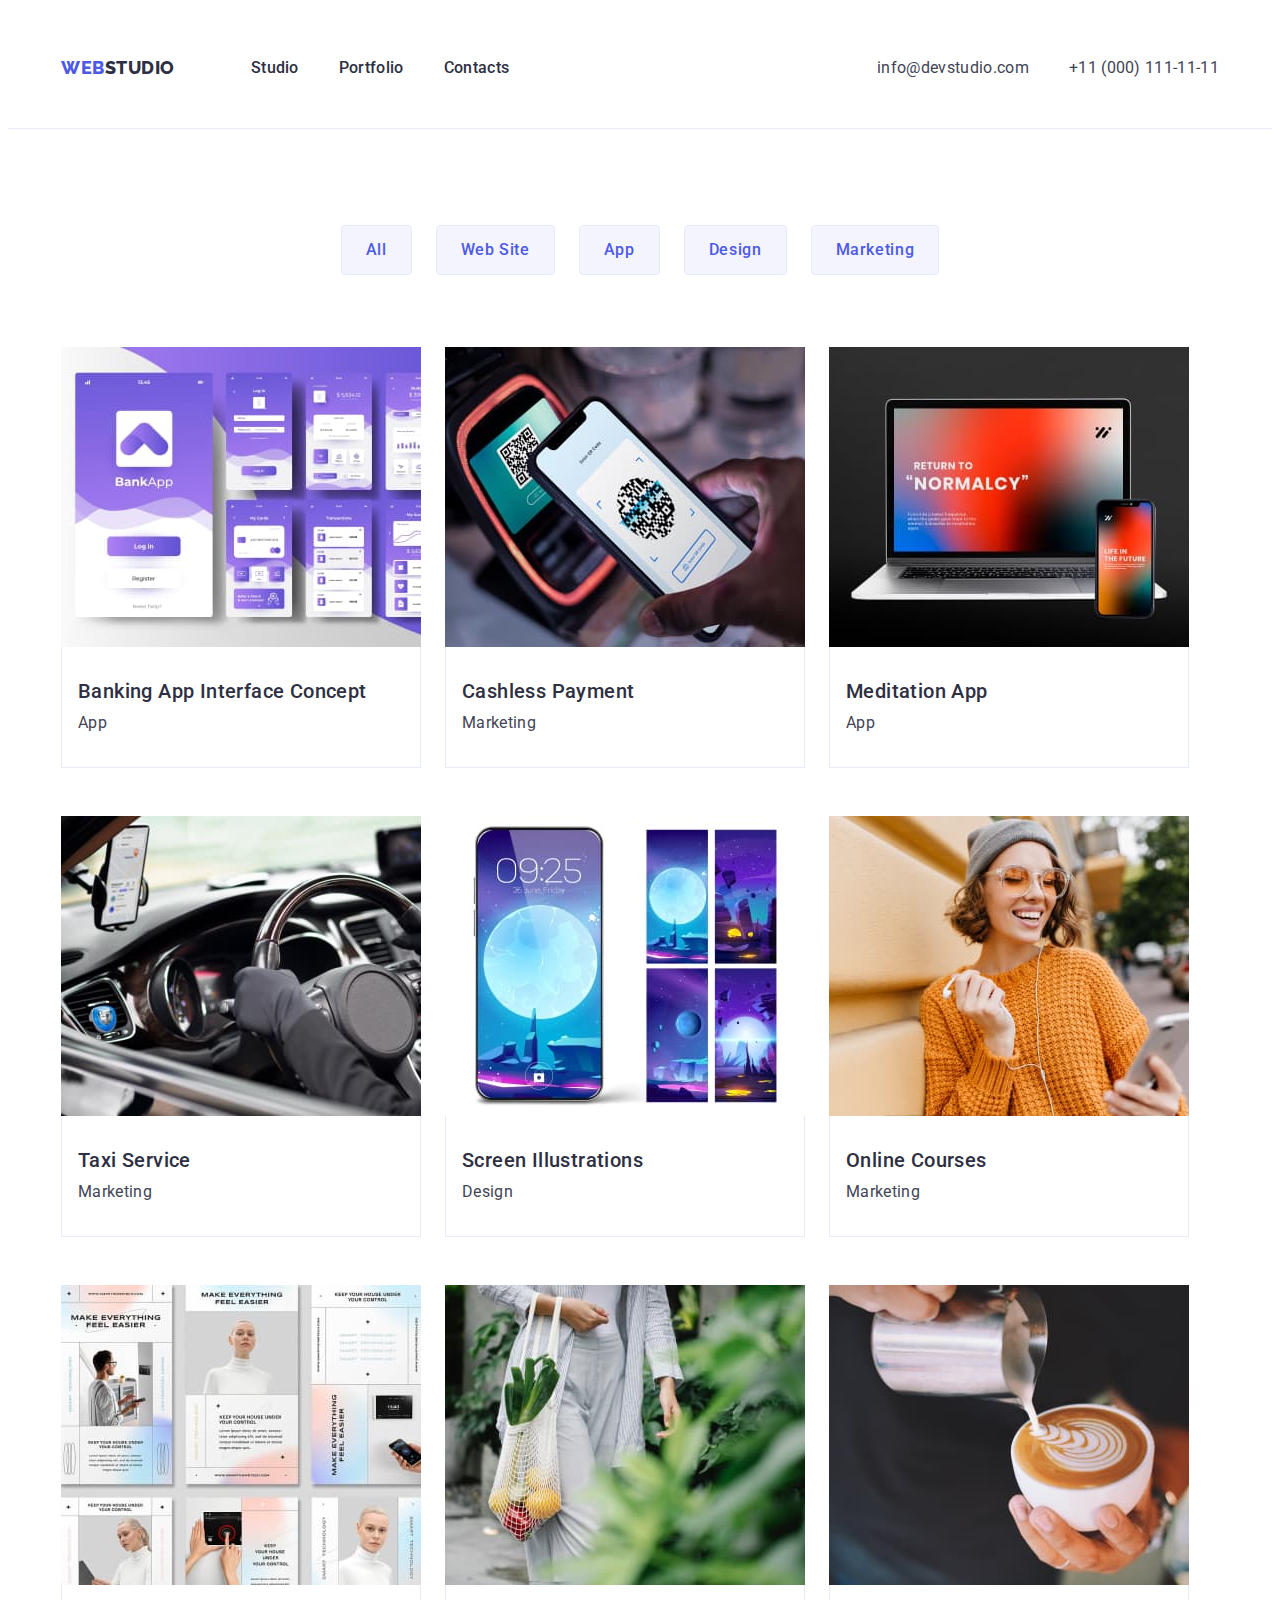
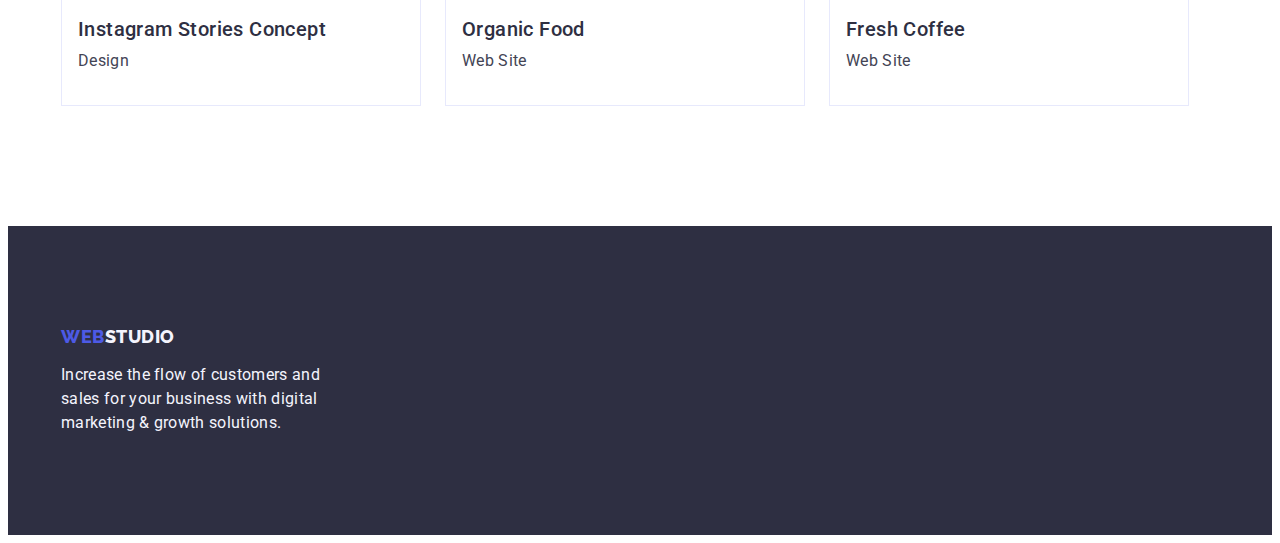
==== portfolio.html @ 3ffb35bd "wer" ====
<!DOCTYPE html>
<html lang="en">
  <head>
    <meta charset="UTF-8" />
    <meta http-equiv="X-UA-Compatible" content="IE=edge" />
    <meta name="viewport" content="width=device-width, initial-scale=1.0" />

    <link rel="preconnect" href="https://fonts.googleapis.com" />
    <link rel="preconnect" href="https://fonts.gstatic.com" crossorigin />
    <link
      href="https://fonts.googleapis.com/css2?family=Raleway:wght@800&family=Roboto:wght@400;500;700&display=swap"
      rel="stylesheet"
    />

    <title>Web Studio</title>
    <link
      rel="stylesheet"
      href="https://cdnjs.cloudflare.com/ajax/libs/modern-normalize/2.0.0/modern-normalize.min.css"
      integrity="sha512-4xo8blKMVCiXpTaLzQSLSw3KFOVPWhm/TRtuPVc4WG6kUgjH6J03IBuG7JZPkcWMxJ5huwaBpOpnwYElP/m6wg=="
      crossorigin="anonymous"
      referrerpolicy="no-referrer"
    />
    <link rel="stylesheet" href="./css/style.css" />
  </head>
  <body class="body">
    <header class="header-portfolio">
      <div class="container header-container">
        <nav class="header-navigation">
          <a class="header-name link" href="./index.html"
            >Web<span class="name-logo">Studio</span></a
          >
          <ul class="header-page list">
            <li><a class="header-menu link" href="./index.html">Studio</a></li>
            <li>
              <a class="header-menu link" href="./portfolio.html">Portfolio</a>
            </li>
            <li><a class="header-menu link" href="">Contacts</a></li>
          </ul>
        </nav>
        <address class="header-adress">
          <ul class="header-link list">
            <li>
              <a class="header-link-soc link" href="mailto:info@devstudio.com"
                >info@devstudio.com</a
              >
            </li>
            <li>
              <a class="header-link-soc link" href="tel:+110001111111"
                >+11 (000) 111-11-11</a
              >
            </li>
          </ul>
        </address>
      </div>
    </header>

    <main>
      <section class="section">
        <div class="container">
          <h1 class="visually-hidden">buttons</h1>
          <ul class="list portfolio-button">
            <li class="list">
              <button type="button" class="button-soc">All</button>
            </li>
            <li class="list">
              <button type="button" class="button-soc">Web Site</button>
            </li>
            <li class="list">
              <button type="button" class="button-soc">App</button>
            </li>
            <li class="list">
              <button type="button" class="button-soc">Design</button>
            </li>
            <li class="list">
              <button type="button" class="button-soc">Marketing</button>
            </li>
          </ul>

          <ul class="section-img list">
            <li class="section-work">
              <a class="section link" href="/">
                <img
                  src="./images/img1-1-portfolio.jpg"
                  alt="Banking app"
                  height="300"
                  width="360"
                />
                <div class="section-info">
                  <h2 class="section-activity">
                    Banking App Interface Concept
                  </h2>
                  <p class="section-text">App</p>
                </div>
              </a>
            </li>
            <li class="section-work">
              <a class="section link" href="/">
                <img
                  src="./images/img2-1-portfolio.jpg"
                  alt="Marketing cashless"
                  height="300"
                  width="360"
                />
                <div class="section-info">
                  <h2 class="section-activity">Cashless Payment</h2>
                  <p class="section-text">Marketing</p>
                </div>
              </a>
            </li>
            <li class="section-work">
              <a class="section link" href="/">
                <img
                  src="./images/img3-1-portfolio.jpg"
                  alt="Meditation app"
                  height="300"
                  width="360"
                />
                <div class="section-info">
                  <h2 class="section-activity">Meditation App</h2>
                  <p class="section-text">App</p>
                </div>
              </a>
            </li>
            <li class="section-work">
              <a class="section link" href="/">
                <img
                  src="./images/img1-2-portfolio.jpg"
                  alt="Marketing taxi"
                  height="300"
                  width="360"
                />
                <div class="section-info">
                  <h2 class="section-activity">Taxi Service</h2>
                  <p class="section-text">Marketing</p>
                </div>
              </a>
            </li>
            <li class="section-work">
              <a class="section link" href="/">
                <img
                  src="./images/img2-2-portfolio.jpg"
                  alt="Design illustrations"
                  height="300"
                  width="360"
                />
                <div class="section-info">
                  <h2 class="section-activity">Screen Illustrations</h2>
                  <p class="section-text">Design</p>
                </div>
              </a>
            </li>
            <li class="section-work">
              <a class="section link" href="/">
                <img
                  src="./images/img3-2-portfolio.jpg"
                  alt="Marketing courses"
                  height="300"
                  width="360"
                />
                <div class="section-info">
                  <h2 class="section-activity">Online Courses</h2>
                  <p class="section-text">Marketing</p>
                </div>
              </a>
            </li>
            <li class="section-work">
              <a class="section link" href="/">
                <img
                  src="./images/img1-3-portfolio.jpg"
                  alt="Design instagram"
                  height="300"
                  width="360"
                />
                <div class="section-info">
                  <h2 class="section-activity">Instagram Stories Concept</h2>
                  <p class="section-text">Design</p>
                </div>
              </a>
            </li>
            <li class="section-work">
              <a class="section link" href="/">
                <img
                  src="./images/img2-3-portfolio.jpg"
                  alt="Web site food"
                  height="300"
                  width="360"
                />
                <div class="section-info">
                  <h2 class="section-activity">Organic Food</h2>
                  <p class="section-text">Web Site</p>
                </div>
              </a>
            </li>
            <li class="section-work">
              <a class="section link" href="/">
                <img
                  src="./images/img3-3-portfolio.jpg"
                  alt="Web site coffee"
                  height="300"
                  width="360"
                />
                <div class="section-info">
                  <h2 class="section-activity">Fresh Coffee</h2>
                  <p class="section-text">Web Site</p>
                </div>
              </a>
            </li>
          </ul>
        </div>
      </section>
    </main>

    <footer class="footer">
      <div class="container container-footer">
        <a class="footer-name link" href="./index.html"
          >Web<span class="name">Studio</span></a
        >
        <p class="footer-text">
          Increase the flow of customers and sales for your business with
          digital marketing & growth solutions.
        </p>
      </div>
    </footer>
  </body>
</html>
---- css/style.css ----
body {
    font-family: 'Roboto', sans-serif;
}

:root {
    --text-section-color: #434455;
    --button-color: #4D5AE5;
    --logo-color: #2E2F42;
    --safari-color: #F4F4FD;
}

img {
    display: block;
}

p,
h1,
h2,
h3,
h4,
h5 {
    margin-top: 0;
    margin-bottom: 0;
}

.link {
    text-decoration: none;
}

.list {
    list-style: none;
}


ul {
    list-style-type: none;
    padding-left: 0;
    margin-top: 0;
    margin-bottom: 0;
}

/*----------BODY----------*/

.body {
    color: #434455;
    background-color: #FFFFFF;
}

/*----------HEADER-----------*/

.container {
    width: 100%;
    max-width: 1158px;
    margin: 0 auto;
    padding: 0 15px;
}

.header-container {
    display: flex;
    align-items: center;
    /*justify-content: space-between;*/
    /*padding-left: 15px;
    padding-right: 15px;*/
}

.header-navigation {
    display: flex;
    align-items: center;
    height: 72px;
}

.header {
    /*background: #FFFFFF;*/
    border-bottom: 1px solid #e7e9fc;
    /*width: 1158px;
    margin: auto;*/

}

.header-name {
    font-family: 'Raleway', sans-serif;
    font-style: normal;
    font-weight: 800;
    font-size: 18px;
    line-height: 1.17;
    letter-spacing: 0.03em;
    text-transform: uppercase;
    color: var(--button-color);
    margin-right: 76px;

}

.header-name span {
    font-family: 'Raleway', sans-serif;
    color: var(--logo-color);
}

.header-page {
    display: flex;
    gap: 40px;
}

.header-menu {
    font-weight: 500;
    font-size: 16px;
    line-height: 1.5;
    letter-spacing: 0.02em;
    color: var(--logo-color);
    padding-top: 24px;
    padding-bottom: 24px;


}

.header-menu:hover,
.header-menu:focus {
    color: #404BBF;
}

.header-adress {
    font-style: normal;
    margin-left: auto;
}

.header-link {
    display: flex;
    gap: 40px;
}

.header-link-soc {
    font-weight: 400;
    font-size: 16px;
    line-height: 1.50;
    letter-spacing: 0.02em;
    color: #434455;

}

.header-link-soc:hover,
.header-link-soc:focus {
    color: #404BBF;
}

/*----------HERO-----------*/

.hero {
    /*width: 100%;
    max-width: 1440px;*/
    padding-top: 188px;
    padding-bottom: 188px;
    /*height: 600px;*/
    background: var(--logo-color);
    /*margin: auto;*/
}

/*.hero-container {  
}*/

.hero-name {
    font-family: 'Roboto';
    font-style: normal;
    text-align: center;
    font-weight: 700;
    font-size: 56px;
    line-height: 1.07;
    letter-spacing: 0.02em;
    color: #FFFFFF;
    max-width: 496px;
    margin-bottom: 48px;
    margin: auto;

}

.hero-button {
    font-family: "Roboto", sans-serif;
    font-style: normal;
    font-weight: 500;
    font-size: 16px;
    line-height: 1.50;
    letter-spacing: 0.04em;
    color: #FFFFFF;
    background-color: var(--button-color);
    cursor: pointer;

}

.hero-button {
    margin: 0 auto;
    padding: 16px 32px;
    min-width: 169px;
    height: 56px;
    display: block;
    border: none;
    border-radius: 4px;
    margin-top: 48px;
}

.hero-button:hover,
.hero-button:focus {
    background-color: #404BBF;
}

/*----------SECTION1-----------*/

.scroll {
    padding-top: 120px;
    padding-bottom: 120px;
}


.visually-hidden {
    position: absolute;
    width: 1px;
    height: 1px;
    margin: -1px;
    border: 0;
    padding: 0;
    white-space: nowrap;
    clip-path: inset(100%);
    clip: rect(0 0 0 0);
    overflow: hidden;
}

.scroll-list {
    display: flex;

    gap: 24px;
}

.scroll-item {
    width: calc((100%-72)/4);

}

.scroll-name {
    font-weight: 500;
    font-size: 20px;
    line-height: 1.20;
    letter-spacing: 0.02em;
    color: var(--logo-color);
    margin-bottom: 8px;
}

.scroll-text {
    font-weight: 400;
    font-size: 16px;
    line-height: 1.50;
    letter-spacing: 0.02em;
    color: #434455;
}

/*----------WORK-----------*/

.work-are {
    padding-bottom: 120px;
}

.work-name {
    font-weight: 700;
    font-size: 36px;
    line-height: 1.11;
    letter-spacing: 0.02em;
    text-align: center;
    text-transform: capitalize;
    color: var(--logo-color);
    margin-bottom: 72px;

}

.work-list {
    display: flex;
    gap: 24px;

}

.work-item {
    width: calc((100%-48px)/3);
}

/*----------MADE-----------*/

.made {
    background: var(--safari-color);
    padding-top: 120px;
    padding-bottom: 120px;
}

.made-team {
    font-weight: 700;
    font-size: 36px;
    line-height: 1.11;
    letter-spacing: 0.02em;
    text-align: center;
    text-transform: capitalize;
    color: var(--logo-color);
    margin-bottom: 72px;

}

.made-list {
    display: flex;
    gap: 24px;
}

.made-item {
    background-color: #FFFFFF;
    width: 264px;
    border-radius: 0px 0px 4px 4px;
    width: calc((100% - 72px) / 4);
}

.made-container-name {
    padding: 32px 16px;
}

.made-name {
    font-weight: 500;
    font-size: 20px;
    line-height: 1.20;
    letter-spacing: 0.02em;
    color: var(--logo-color);
    /*margin-top: 32px;*/
    margin-bottom: 8px;
    text-align: center;
}

.made-activity {
    font-weight: 400;
    font-size: 16px;
    line-height: 1.50;
    letter-spacing: 0.02em;
    color: #434455;
    /*margin-bottom: 32px;*/
    text-align: center;
}

/*----------FOOTER-----------*/

.footer {
    background: var(--logo-color);
    padding-top: 100px;
    padding-bottom: 100px;
}

.footer-name {
    font-family: 'Raleway', sans-serif;
    font-style: normal;
    font-weight: 800;
    font-size: 18px;
    line-height: 1.17;
    letter-spacing: 0.03em;
    text-transform: uppercase;
    color: var(--button-color);
    display: inline-block;
    margin-bottom: 16px;
}

.name {
    font-family: 'Raleway', sans-serif;
    color: var(--safari-color);
}

/*.container-footer {}*/

.footer-text {
    font-weight: 400;
    font-size: 16px;
    line-height: 1.50;
    letter-spacing: 0.02em;
    color: var(--safari-color);
    /*padding-top: 16px;*/
    max-width: 264px;
}



/*===============PORTFOLIO===============*/
/*---------------HEADER---------------*/

.header-portfolio {
    background: #FFFFFF;
    padding-top: 24px;
    padding-bottom: 24px;
    border-bottom: 1px solid #e7e9fc
}

/*-----------------MAIN-----------------*/

.name-logo {
    color: #2E2F42;
}

.portfolio-button {
    display: flex;
    gap: 24px;
    justify-content: center;
    margin-bottom: 72px;

}

.button-soc {
    font-family: "Roboto", sans-serif;
    font-style: normal;
    font-weight: 500;
    font-size: 16px;
    line-height: 1.5;
    letter-spacing: 0.04em;
    color: var(--button-color);
    background-color: var(--safari-color);
    cursor: pointer;
    padding-top: 12px;
    padding-bottom: 12px;
    padding-left: 24px;
    padding-right: 24px;
    border: 1px solid #e7e9fc;
    border-radius: 4px;
}

.button-soc:hover,
.button-soc:focus {
    color: #FFFFFF;
    background-color: #404BBF;
    border: 1px solid transparent;
}

/*-----------------SECTION-----------------*/

.section {
    padding: 96px 0 120px;
}

.section-img {
    display: flex;
    flex-wrap: wrap;
    gap: 48px 24px;
    width: 1128px;

}


.section-info {

    border: 1px solid #e7e9fc;
    border-top: none;
    padding: 32px 16px;

}

/*.list {}*/

.section-work {
    width: 360px;
}

.section-activity {
    font-weight: 500;
    font-size: 20px;
    line-height: 1.20;
    letter-spacing: 0.02em;
    color: var(--logo-color);
    margin-bottom: 8px;
    /*padding-left: 16px;*/

}

.section-text {
    font-weight: 400;
    font-size: 16px;
    line-height: 1.50;
    letter-spacing: 0.02em;
    color: var(--text-section-color);
    /*padding-left: 16px;*/
}
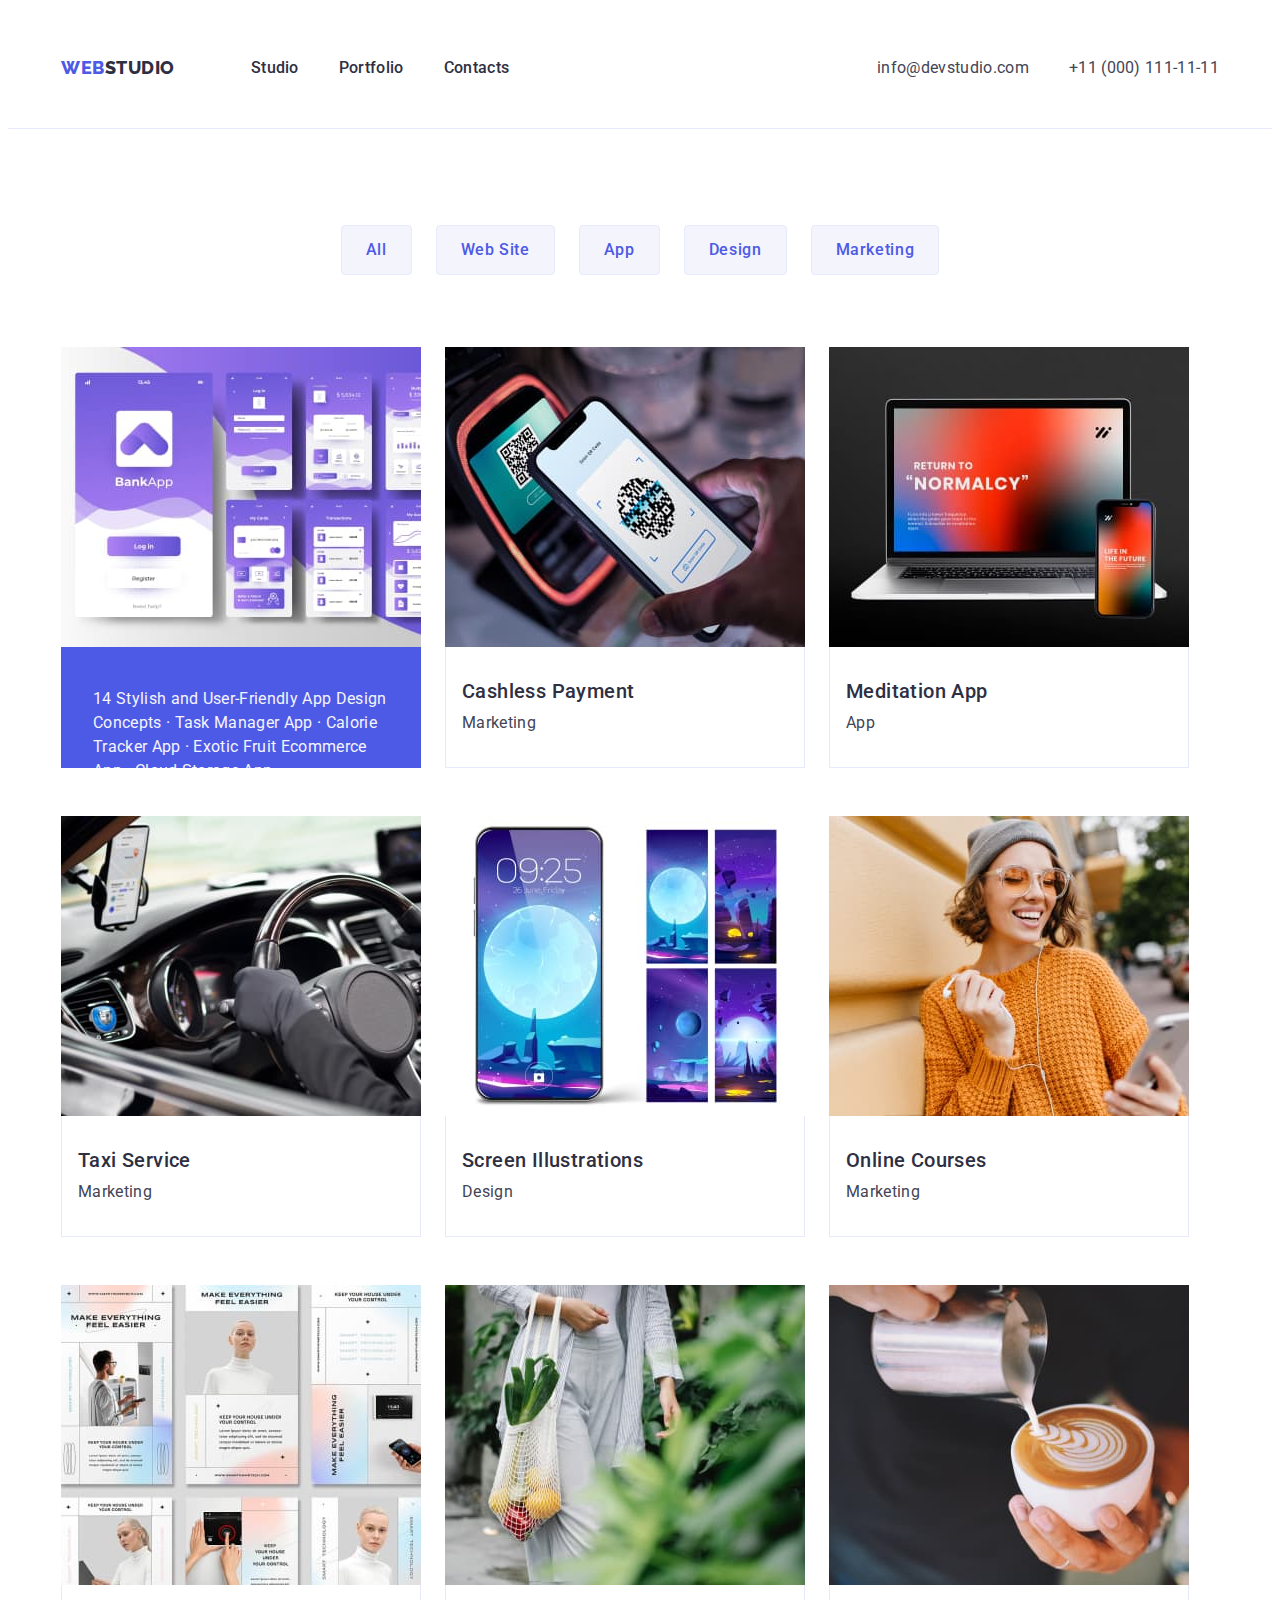
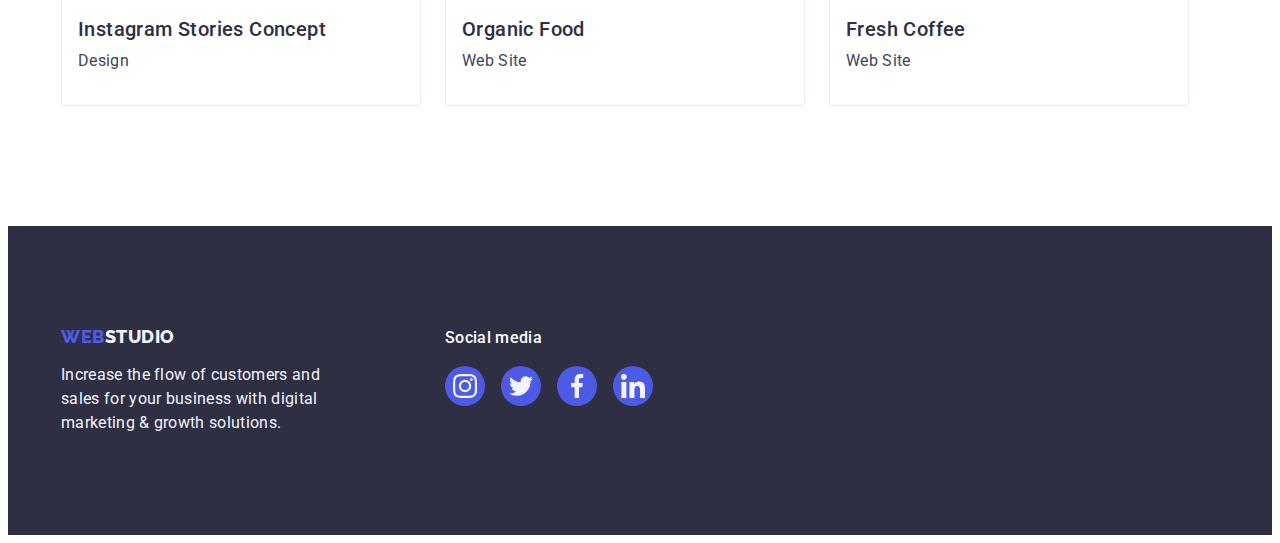
==== commit 4020e76b: "eyrt" ====
--- a/portfolio.html
+++ b/portfolio.html
@@ -74,11 +74,15 @@
             <li class="list">
               <button type="button" class="button-soc">Marketing</button>
             </li>
-          </ul>
-
+
+
+          </ul>
           <ul class="section-img list">
             <li class="section-work">
               <a class="section link" href="/">
+                <div class="section-cover-blok">
+                <p class="section-cover-banking">14 Stylish and User-Friendly App Design Concepts · Task Manager App · Calorie Tracker App · Exotic Fruit Ecommerce App · Cloud Storage App</p>
+              </div>
                 <img
                   src="./images/img1-1-portfolio.jpg"
                   alt="Banking app"
@@ -92,6 +96,7 @@
                   <p class="section-text">App</p>
                 </div>
               </a>
+                 
             </li>
             <li class="section-work">
               <a class="section link" href="/">
@@ -212,6 +217,7 @@
 
     <footer class="footer">
       <div class="container container-footer">
+        <div class="footer-logo-text">
         <a class="footer-name link" href="./index.html"
           >Web<span class="name">Studio</span></a
         >
@@ -220,6 +226,42 @@
           digital marketing & growth solutions.
         </p>
       </div>
+      <div class="footer-soc">
+        <p class="foter-soc-text">Social media</p>
+          <ul class="footer-soc-list">
+            <li class="footer-soc-item">
+              <a href="" class="footer-soc-link link" aria-label="instagram">
+                <svg class="footer-soc-icon" width="24" heihgt="24">
+                  <use href="./images/symbol-defs2.svg#icon-instagram"></use>
+                </svg>
+              </a>
+            </li>
+            <li class="footer-soc-item">
+              <a href="" class="footer-soc-link link" aria-label="twitter">
+                <svg class="footer-soc-icon" width="24" heihgt="24">
+                  <use href="./images/symbol-defs2.svg#icon-twitter"></use>
+                </svg>
+              </a>
+            </li>
+            <li class="footer-soc-item">
+              <a href="" class="footer-soc-link link" aria-label="facebook">
+                <svg class="footer-soc-icon" width="24" heihgt="24">
+                  <use href="./images/symbol-defs2.svg#icon-facebook"></use>
+                </svg>
+              </a>
+            </li>
+            <li class="footer-soc-item">
+              <a href="" class="footer-soc-link link" aria-label="linkedin">
+                <svg class="footer-soc-icon" width="24" heihgt="24">
+                  <use href="./images/symbol-defs2.svg#icon-linkedin"></use>
+                </svg>
+              </a>
+            </li>
+          </ul>
+        </p>
+      </div>
+      </div>
     </footer>
+    
   </body>
 </html>
--- a/css/style.css
+++ b/css/style.css
@@ -7,6 +7,7 @@
     --button-color: #4D5AE5;
     --logo-color: #2E2F42;
     --safari-color: #F4F4FD;
+    --transition: 250ms cubic-bezier(0.4, 0, 0.2, 1);
 }
 
 img {
@@ -108,8 +109,7 @@
     color: var(--logo-color);
     padding-top: 24px;
     padding-bottom: 24px;
-
-
+    transition: color 250ms linear;
 }
 
 .header-menu:hover,
@@ -133,6 +133,7 @@
     line-height: 1.50;
     letter-spacing: 0.02em;
     color: #434455;
+    transition: color 250ms linear;
 
 }
 
@@ -144,13 +145,19 @@
 /*----------HERO-----------*/
 
 .hero {
-    /*width: 100%;
-    max-width: 1440px;*/
+    width: 100%;
+    max-width: 1440px;
     padding-top: 188px;
     padding-bottom: 188px;
     /*height: 600px;*/
     background: var(--logo-color);
-    /*margin: auto;*/
+    background-color: url(../images/office.jpg);
+    background-image: linear-gradient(rgba(46, 47, 66, 0.7),
+            rgba(46, 47, 66, 0.7)), url(../images/office.jpg);
+    background-position: center;
+    background-repeat: no-repeat;
+    background-size: cover;
+    margin: auto;
 }
 
 /*.hero-container {  
@@ -181,7 +188,7 @@
     color: #FFFFFF;
     background-color: var(--button-color);
     cursor: pointer;
-
+    transition: color 250ms linear;
 }
 
 .hero-button {
@@ -193,6 +200,7 @@
     border: none;
     border-radius: 4px;
     margin-top: 48px;
+
 }
 
 .hero-button:hover,
@@ -232,6 +240,17 @@
 
 }
 
+.scroll-img {
+    width: 264px;
+    height: 112px;
+    background-color: #F4F4FD;
+    border-radius: 4px;
+    margin-bottom: 8px;
+    display: flex;
+    align-items: center;
+    justify-content: center;
+}
+
 .scroll-name {
     font-weight: 500;
     font-size: 20px;
@@ -285,6 +304,7 @@
     padding-bottom: 120px;
 }
 
+
 .made-team {
     font-weight: 700;
     font-size: 36px;
@@ -297,14 +317,14 @@
 
 }
 
-.made-list {
-    display: flex;
-    gap: 24px;
-}
+
 
 .made-item {
     background-color: #FFFFFF;
     width: 264px;
+    box-shadow: 0px 2px 1px 0px rgba(46, 47, 66, 0.08),
+        0px 1px 1px 0px rgba(46, 47, 66, 0.16),
+        0px 1px 6px 0px rgba(46, 47, 66, 0.08);
     border-radius: 0px 0px 4px 4px;
     width: calc((100% - 72px) / 4);
 }
@@ -334,12 +354,123 @@
     text-align: center;
 }
 
+.made-list {
+    display: flex;
+    gap: 24px;
+}
+
+.made-img {
+    display: flex;
+    gap: 24px;
+    flex-direction: row;
+    padding: 0%;
+    width: 232px;
+    height: 40px;
+}
+
+.made-soc {
+    display: flex;
+    height: 40px;
+    width: 40px;
+    border-radius: 50%;
+    background: var(--button-color);
+    margin-top: 8px;
+    align-items: center;
+    justify-content: center;
+}
+
+
+.made-img-soc {
+    width: 100%;
+    height: 100%;
+    display: flex;
+    align-items: center;
+    justify-content: center;
+    transition: color 250ms linear;
+}
+
+.team-soc-link:hover,
+.team-soc-link:focus {
+    background-color: #404bbf;
+}
+
+.team-soc-icon {
+    fill: var(--safari-color);
+}
+
+/*----------CUSTOMERS--------*/
+
+.customers {
+    padding-top: 120px;
+    padding-bottom: 120px;
+}
+
+.customers-name {
+    margin-bottom: 72px;
+    font-weight: 700px;
+    font-size: 36px;
+    line-height: 1.11;
+    text-align: center;
+    letter-spacing: 0.02em;
+    text-transform: capitalize;
+    color: var(--logo-color);
+}
+
+/*.container {}*/
+
+.customers-img {
+    display: flex;
+    gap: 24px;
+    align-items: center;
+    justify-content: center;
+}
+
+.customers-company {
+    width: calc((100%-120px)/6);
+    height: 88px;
+}
+
+.customers-link {
+    width: 100%;
+    height: 100%;
+    padding: 16px 32px;
+    border: 1px solid #8E8F99;
+    border-radius: 4px;
+    display: flex;
+    align-items: center;
+    justify-content: center;
+    color: #8E8F99;
+    transition: border-color var(--transition), color var(--transition);
+}
+
+.customers-item {
+    fill: currentColor;
+}
+
+.customers-link:hover,
+.customers-link:focus {
+    color: #404BBF;
+    border-color: #404BBF;
+}
+
+
+
 /*----------FOOTER-----------*/
 
 .footer {
     background: var(--logo-color);
     padding-top: 100px;
     padding-bottom: 100px;
+
+}
+
+.container-footer {
+    align-items: baseline;
+    display: flex;
+}
+
+.footer-logo-text {
+    margin-right: 120px;
 }
 
 .footer-name {
@@ -360,7 +491,7 @@
     color: var(--safari-color);
 }
 
-/*.container-footer {}*/
+
 
 .footer-text {
     font-weight: 400;
@@ -368,11 +499,117 @@
     line-height: 1.50;
     letter-spacing: 0.02em;
     color: var(--safari-color);
-    /*padding-top: 16px;*/
     max-width: 264px;
 }
 
-
+.footer-soc {
+    margin-right: 120px;
+}
+
+.foter-soc-text {
+    color: #FFFFFF;
+    font-weight: 500;
+    font-size: 16px;
+    line-height: 1.50;
+    letter-spacing: 0.02em;
+    margin-bottom: 16px;
+    /*margin-left: 120px;*/
+
+}
+
+.footer-soc-list {
+    display: flex;
+    gap: 16px;
+}
+
+.footer-soc-item {
+    width: 40px;
+    height: 40px;
+}
+
+.footer-soc-link {
+    width: 100%;
+    height: 100%;
+    background-color: #4d5ae5;
+    border-radius: 50%;
+    display: flex;
+    align-items: center;
+    justify-content: center;
+    transition: background-color var(--transition);
+}
+
+.footer-soc-icon {
+    fill: #f4f4fd;
+}
+
+.footer-soc-link:hover,
+.footer-soc-link:focus {
+    background-color: #31D0AA;
+}
+
+/*
+.backdrop {
+    position: fixed;
+    top: 0;
+    z-index: 2;
+    width: 100%;
+    height: 100%;
+    transition: opacity var(--transition), visibility var(--transition);
+    background-color: rgba(46, 47, 66, 0.4);
+}
+
+.modal {
+    position: absolute;
+    top: 50%;
+    left: 50%;
+    transform: translate(-50%, -50%) scale(1);
+    transition: transform var(--transition);
+    width: 408px;
+    min-height: 584px;
+    background-color: #FCFCFC;
+    box-shadow: 0px 1px 1px rgba(0, 0, 0, 0.14), 0px 1px 3px rgba(0, 0, 0, 0.12), 0px 2px 1px rgba(0, 0, 0, 0.2);
+    border-radius: 4px;
+}
+
+.backdrop.is-hidden .modal {
+    transform: translate(-50%, -50%) scale(0);
+}
+
+.modal-btn {
+    position: absolute;
+    right: 24px;
+    top: 24px;
+    width: 24px;
+    height: 24px;
+    border: 1px solid rgba(0, 0, 0, 0.1);
+    padding: 0;
+    background-color: #E7E9FC;
+    border-radius: 50%;
+    cursor: pointer;
+    display: flex;
+    align-items: center;
+    justify-content: center;
+    transition: background-color var(--transition), border var(--transition);
+}
+
+.modal-btn:hover,
+.modal-btn:focus {
+    background-color: #404bbf;
+    border: none;
+    color: #ffffff;
+}
+
+.is-hidden {
+    visibility: hidden;
+    opacity: 0;
+    pointer-events: none;
+}
+
+.icon-close-black {
+    fill: currentColor;
+    transition: fill var(--transition);
+}
+*/
 
 /*===============PORTFOLIO===============*/
 /*---------------HEADER---------------*/
@@ -414,6 +651,7 @@
     padding-right: 24px;
     border: 1px solid #e7e9fc;
     border-radius: 4px;
+    transition: color 250ms linear;
 }
 
 .button-soc:hover,
@@ -450,6 +688,12 @@
 
 .section-work {
     width: 360px;
+    position: relative;
+    overflow: hidden;
+}
+
+.section-work:hover .section-cover-blok {
+    transform: translate(0);
 }
 
 .section-activity {
@@ -470,4 +714,29 @@
     letter-spacing: 0.02em;
     color: var(--text-section-color);
     /*padding-left: 16px;*/
+}
+
+.section-cover-banking {
+    font-weight: 400;
+    font-size: 16px;
+    line-height: 1.5;
+    letter-spacing: 0.02em;
+    color: #F4F4FD;
+
+}
+
+.section-cover-blok {
+    position: absolute;
+    background-color: #fff;
+    top: 0%;
+    left: 0;
+    padding-top: 40px;
+    padding-right: 32px;
+    padding-left: 32px;
+    padding-bottom: 164px;
+    background: #4D5AE5;
+    transform: translateY(100%);
+    transition: var(--transition);
+
+
 }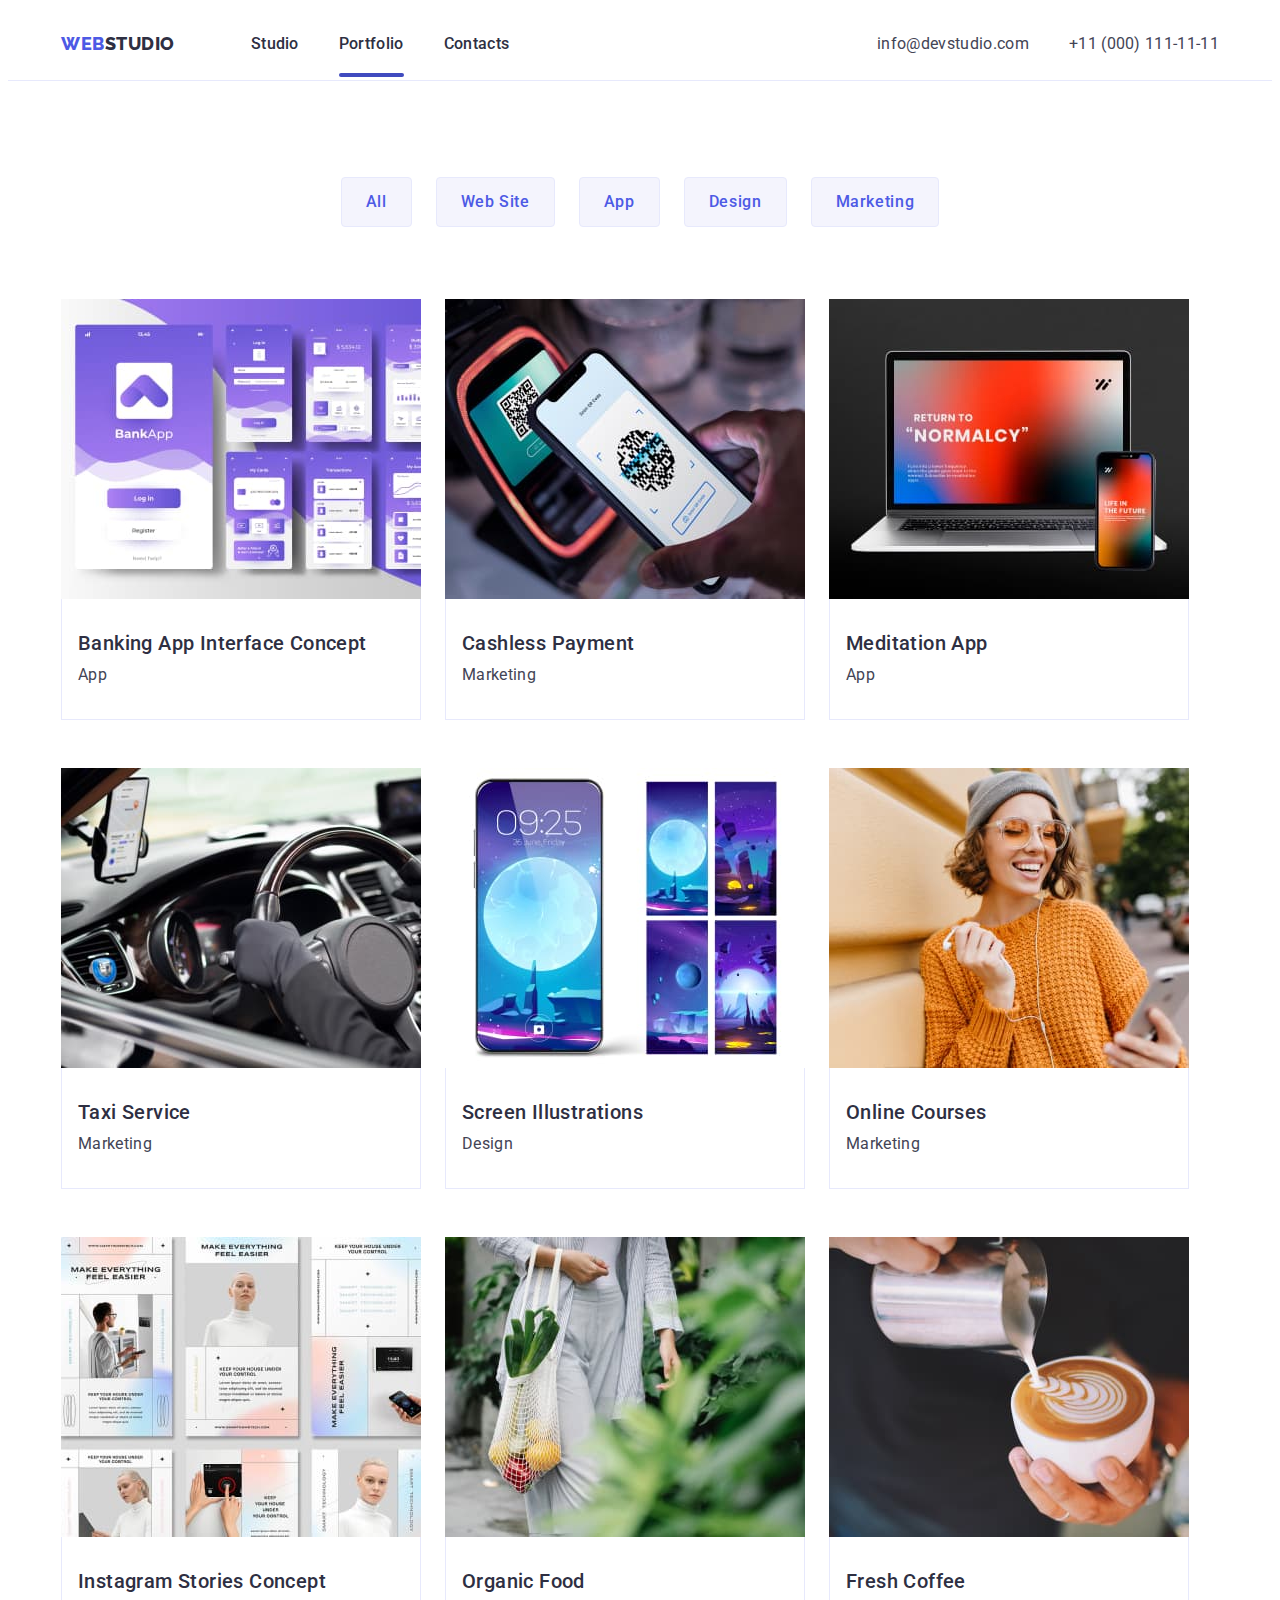
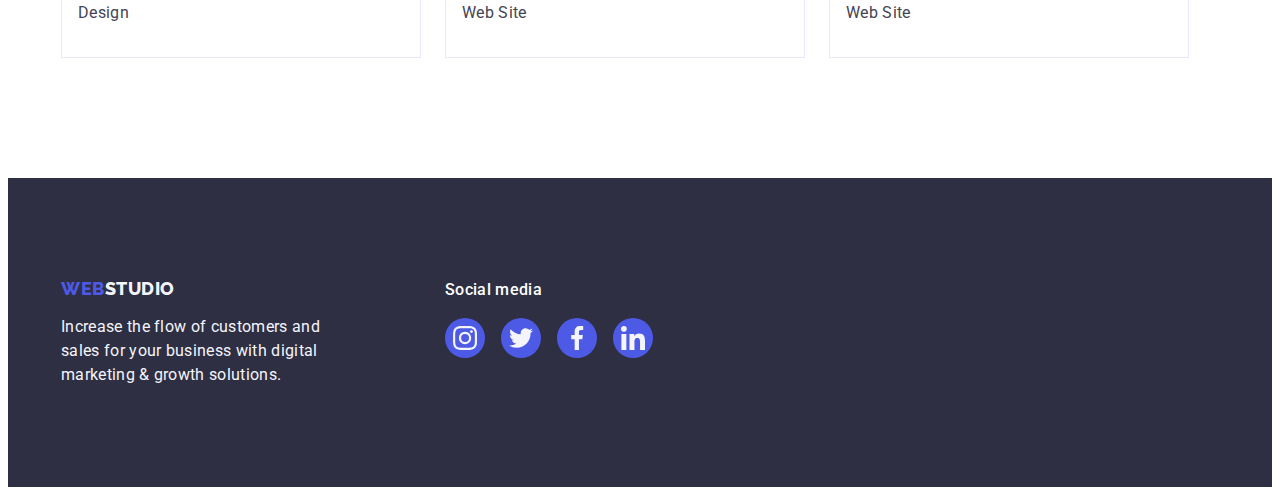
==== commit 054cde92: "rabota" ====
--- a/portfolio.html
+++ b/portfolio.html
@@ -32,7 +32,7 @@
           <ul class="header-page list">
             <li><a class="header-menu link" href="./index.html">Studio</a></li>
             <li>
-              <a class="header-menu link" href="./portfolio.html">Portfolio</a>
+              <a class="header-menu link current" href="./portfolio.html">Portfolio</a>
             </li>
             <li><a class="header-menu link" href="">Contacts</a></li>
           </ul>
@@ -55,7 +55,7 @@
     </header>
 
     <main>
-      <section class="section">
+      <section class="section-portfolio">
         <div class="container">
           <h1 class="visually-hidden">buttons</h1>
           <ul class="list portfolio-button">
@@ -80,15 +80,17 @@
           <ul class="section-img list">
             <li class="section-work">
               <a class="section link" href="/">
-                <div class="section-cover-blok">
-                <p class="section-cover-banking">14 Stylish and User-Friendly App Design Concepts · Task Manager App · Calorie Tracker App · Exotic Fruit Ecommerce App · Cloud Storage App</p>
-              </div>
+                <div class="karman">
                 <img
                   src="./images/img1-1-portfolio.jpg"
                   alt="Banking app"
                   height="300"
                   width="360"
                 />
+                <div class="section-cover-blok">
+              <p class="section-cover-banking">14 Stylish and User-Friendly App Design Concepts · Task Manager App · Calorie Tracker App · Exotic Fruit Ecommerce App · Cloud Storage App</p>
+              </div>
+                 </div>
                 <div class="section-info">
                   <h2 class="section-activity">
                     Banking App Interface Concept
@@ -96,44 +98,61 @@
                   <p class="section-text">App</p>
                 </div>
               </a>
-                 
-            </li>
-            <li class="section-work">
-              <a class="section link" href="/">
+
+            </li>
+            <li class="section-work">
+              <a class="section link" href="/">
+                <div class="karman">
                 <img
                   src="./images/img2-1-portfolio.jpg"
                   alt="Marketing cashless"
                   height="300"
                   width="360"
                 />
+                <div class="section-cover-blok">
+              <p class="section-cover-banking">14 Stylish and User-Friendly App Design Concepts · Task Manager App · Calorie Tracker App · Exotic Fruit Ecommerce App · Cloud Storage App</p>
+              </div>
+              </div>
                 <div class="section-info">
                   <h2 class="section-activity">Cashless Payment</h2>
                   <p class="section-text">Marketing</p>
                 </div>
-              </a>
-            </li>
-            <li class="section-work">
-              <a class="section link" href="/">
+              
+              </a>
+            </li>
+            <li class="section-work">
+              <a class="section link" href="/">
+                <div class="karman">
                 <img
                   src="./images/img3-1-portfolio.jpg"
                   alt="Meditation app"
                   height="300"
                   width="360"
                 />
+                <div class="section-cover-blok">
+              <p class="section-cover-banking">14 Stylish and User-Friendly App Design Concepts · Task Manager App · Calorie Tracker App · Exotic Fruit Ecommerce App · Cloud Storage App</p>
+              </div>
+            </div>
                 <div class="section-info">
                   <h2 class="section-activity">Meditation App</h2>
                   <p class="section-text">App</p>
                 </div>
-              </a>
-            </li>
-            <li class="section-work">
-              <a class="section link" href="/">
+              
+              </a>
+            </li>
+            <li class="section-work">
+              <a class="section link" href="/">
+                <div class="karman">
                 <img
                   src="./images/img1-2-portfolio.jpg"
                   alt="Marketing taxi"
                   height="300"
                   width="360"
                 />
+                <div class="section-cover-blok">
+              <p class="section-cover-banking">14 Stylish and User-Friendly App Design Concepts · Task Manager App · Calorie Tracker App · Exotic Fruit Ecommerce App · Cloud Storage App</p>
+              </div>
+            </div>
                 <div class="section-info">
                   <h2 class="section-activity">Taxi Service</h2>
                   <p class="section-text">Marketing</p>
@@ -142,12 +161,17 @@
             </li>
             <li class="section-work">
               <a class="section link" href="/">
+                <div class="karman">
                 <img
                   src="./images/img2-2-portfolio.jpg"
                   alt="Design illustrations"
                   height="300"
                   width="360"
                 />
+                <div class="section-cover-blok">
+              <p class="section-cover-banking">14 Stylish and User-Friendly App Design Concepts · Task Manager App · Calorie Tracker App · Exotic Fruit Ecommerce App · Cloud Storage App</p>
+              </div>
+            </div>
                 <div class="section-info">
                   <h2 class="section-activity">Screen Illustrations</h2>
                   <p class="section-text">Design</p>
@@ -156,12 +180,17 @@
             </li>
             <li class="section-work">
               <a class="section link" href="/">
+                <div class="karman">
                 <img
                   src="./images/img3-2-portfolio.jpg"
                   alt="Marketing courses"
                   height="300"
                   width="360"
                 />
+                <div class="section-cover-blok">
+              <p class="section-cover-banking">14 Stylish and User-Friendly App Design Concepts · Task Manager App · Calorie Tracker App · Exotic Fruit Ecommerce App · Cloud Storage App</p>
+              </div>
+            </div>
                 <div class="section-info">
                   <h2 class="section-activity">Online Courses</h2>
                   <p class="section-text">Marketing</p>
@@ -170,12 +199,17 @@
             </li>
             <li class="section-work">
               <a class="section link" href="/">
+                <div class="karman">
                 <img
                   src="./images/img1-3-portfolio.jpg"
                   alt="Design instagram"
                   height="300"
                   width="360"
                 />
+                <div class="section-cover-blok">
+              <p class="section-cover-banking">14 Stylish and User-Friendly App Design Concepts · Task Manager App · Calorie Tracker App · Exotic Fruit Ecommerce App · Cloud Storage App</p>
+              </div>
+            </div>
                 <div class="section-info">
                   <h2 class="section-activity">Instagram Stories Concept</h2>
                   <p class="section-text">Design</p>
@@ -184,12 +218,17 @@
             </li>
             <li class="section-work">
               <a class="section link" href="/">
+                <div class="karman">
                 <img
                   src="./images/img2-3-portfolio.jpg"
                   alt="Web site food"
                   height="300"
                   width="360"
                 />
+                <div class="section-cover-blok">
+              <p class="section-cover-banking">14 Stylish and User-Friendly App Design Concepts · Task Manager App · Calorie Tracker App · Exotic Fruit Ecommerce App · Cloud Storage App</p>
+              </div>
+            </div>
                 <div class="section-info">
                   <h2 class="section-activity">Organic Food</h2>
                   <p class="section-text">Web Site</p>
@@ -198,12 +237,17 @@
             </li>
             <li class="section-work">
               <a class="section link" href="/">
+                <div class="karman">
                 <img
                   src="./images/img3-3-portfolio.jpg"
                   alt="Web site coffee"
                   height="300"
                   width="360"
                 />
+                <div class="section-cover-blok">
+              <p class="section-cover-banking">14 Stylish and User-Friendly App Design Concepts · Task Manager App · Calorie Tracker App · Exotic Fruit Ecommerce App · Cloud Storage App</p>
+              </div>
+            </div>
                 <div class="section-info">
                   <h2 class="section-activity">Fresh Coffee</h2>
                   <p class="section-text">Web Site</p>
@@ -263,5 +307,7 @@
       </div>
     </footer>
     
+
+
   </body>
 </html>
--- a/css/style.css
+++ b/css/style.css
@@ -115,6 +115,21 @@
 .header-menu:hover,
 .header-menu:focus {
     color: #404BBF;
+}
+
+.current {
+    position: relative;
+}
+
+.current::after {
+    content: '';
+    position: absolute;
+    left: 0;
+    bottom: 0;
+    width: 100%;
+    height: 4px;
+    border-radius: 2px;
+    background-color: #404BBF;
 }
 
 .header-adress {
@@ -547,77 +562,13 @@
     background-color: #31D0AA;
 }
 
-/*
-.backdrop {
-    position: fixed;
-    top: 0;
-    z-index: 2;
-    width: 100%;
-    height: 100%;
-    transition: opacity var(--transition), visibility var(--transition);
-    background-color: rgba(46, 47, 66, 0.4);
-}
-
-.modal {
-    position: absolute;
-    top: 50%;
-    left: 50%;
-    transform: translate(-50%, -50%) scale(1);
-    transition: transform var(--transition);
-    width: 408px;
-    min-height: 584px;
-    background-color: #FCFCFC;
-    box-shadow: 0px 1px 1px rgba(0, 0, 0, 0.14), 0px 1px 3px rgba(0, 0, 0, 0.12), 0px 2px 1px rgba(0, 0, 0, 0.2);
-    border-radius: 4px;
-}
-
-.backdrop.is-hidden .modal {
-    transform: translate(-50%, -50%) scale(0);
-}
-
-.modal-btn {
-    position: absolute;
-    right: 24px;
-    top: 24px;
-    width: 24px;
-    height: 24px;
-    border: 1px solid rgba(0, 0, 0, 0.1);
-    padding: 0;
-    background-color: #E7E9FC;
-    border-radius: 50%;
-    cursor: pointer;
-    display: flex;
-    align-items: center;
-    justify-content: center;
-    transition: background-color var(--transition), border var(--transition);
-}
-
-.modal-btn:hover,
-.modal-btn:focus {
-    background-color: #404bbf;
-    border: none;
-    color: #ffffff;
-}
-
-.is-hidden {
-    visibility: hidden;
-    opacity: 0;
-    pointer-events: none;
-}
-
-.icon-close-black {
-    fill: currentColor;
-    transition: fill var(--transition);
-}
-*/
-
 /*===============PORTFOLIO===============*/
 /*---------------HEADER---------------*/
 
 .header-portfolio {
     background: #FFFFFF;
-    padding-top: 24px;
-    padding-bottom: 24px;
+    /*padding-top: 24px;
+    padding-bottom: 24px;*/
     border-bottom: 1px solid #e7e9fc
 }
 
@@ -663,8 +614,19 @@
 
 /*-----------------SECTION-----------------*/
 
+.section-portfolio {
+    padding: 96px 0 120px;
+}
+
 .section {
-    padding: 96px 0 120px;
+
+    display: block;
+    transition: box-shadow var(--transition);
+}
+
+.section:hover,
+.section:focus {
+    box-shadow: 0px 1px 6px rgba(46, 47, 66, 0.08), 0px 1px 1px rgba(46, 47, 66, 0.16), 0px 2px 1px rgba(46, 47, 66, 0.08);
 }
 
 .section-img {
@@ -681,16 +643,21 @@
     border: 1px solid #e7e9fc;
     border-top: none;
     padding: 32px 16px;
-
-}
-
-/*.list {}*/
+}
+
 
 .section-work {
     width: 360px;
+}
+
+.karman {
+
+    overflow: hidden;
     position: relative;
-    overflow: hidden;
-}
+
+}
+
+
 
 .section-work:hover .section-cover-blok {
     transform: translate(0);
@@ -737,6 +704,61 @@
     background: #4D5AE5;
     transform: translateY(100%);
     transition: var(--transition);
-
-
+}
+
+.backdrop {
+    position: fixed;
+    top: 0;
+    z-index: 2;
+    height: 100%;
+    width: 100%;
+    background-color: rgba(46, 47, 66, 0.4);
+    transition: opasity var(--transition), visibility var(--transition);
+}
+
+.modal {
+    position: absolute;
+    top: 50%;
+    left: 50%;
+    transform: translate(-50%, -50%) scale(1);
+    transition: transform var(--transition);
+    width: 408px;
+    min-height: 584px;
+    background-color: #FCFCFC;
+    background-repeat: 4px;
+
+}
+
+.icon-close-black {
+    fill: currentColor;
+    transition: fill var(--transition);
+    fill: rgb(0, 0, 0);
+
+}
+
+.modal-btn {
+    position: absolute;
+    right: 24px;
+    top: 24px;
+    width: 24px;
+    height: 24px;
+    border: 1px solid rgba(0, 0, 0, 0.1);
+    padding: 0;
+    background-color: #E7E9FC;
+    border-radius: 50%;
+    cursor: pointer;
+    display: flex;
+    align-items: center;
+    justify-content: center;
+    transition: background-color var(--transition), border var(--transition);
+}
+
+.is-hidden {
+    visibility: hidden;
+    opacity: 0;
+    pointer-events: none;
+}
+
+.backdrop.is-hidden .modal {
+    transform: translate(-50%, -50%) scale(0);
 }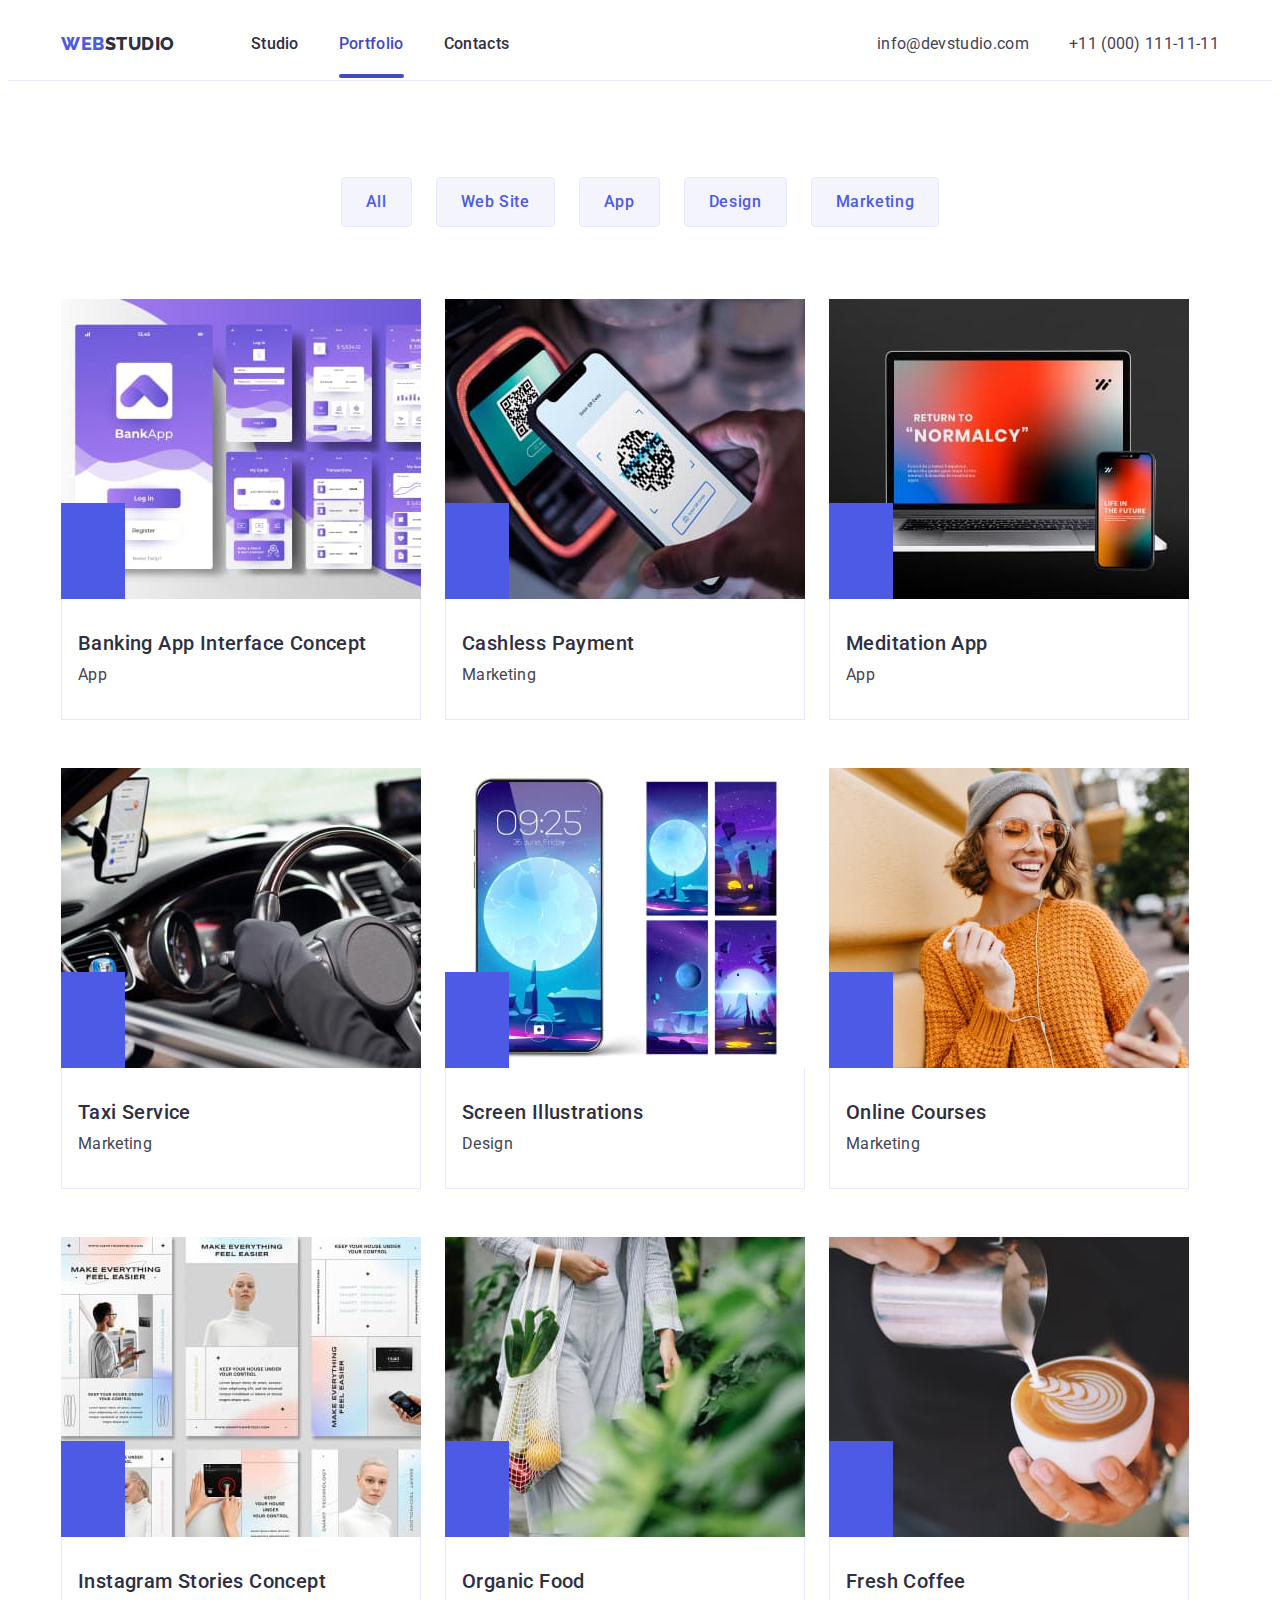
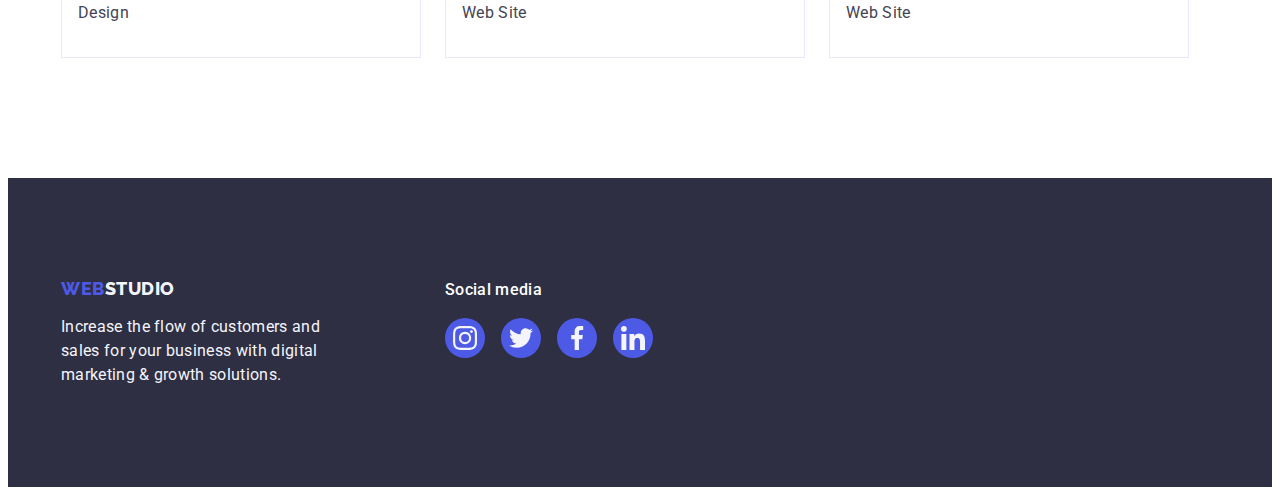
==== commit 59458dee: "lopjh" ====
--- a/portfolio.html
+++ b/portfolio.html
@@ -32,7 +32,9 @@
           <ul class="header-page list">
             <li><a class="header-menu link" href="./index.html">Studio</a></li>
             <li>
-              <a class="header-menu link current" href="./portfolio.html">Portfolio</a>
+              <a class="header-menu link current" href="./portfolio.html"
+                >Portfolio</a
+              >
             </li>
             <li><a class="header-menu link" href="">Contacts</a></li>
           </ul>
@@ -74,23 +76,25 @@
             <li class="list">
               <button type="button" class="button-soc">Marketing</button>
             </li>
-
-
           </ul>
           <ul class="section-img list">
             <li class="section-work">
-              <a class="section link" href="/">
-                <div class="karman">
-                <img
-                  src="./images/img1-1-portfolio.jpg"
-                  alt="Banking app"
-                  height="300"
-                  width="360"
-                />
-                <div class="section-cover-blok">
-              <p class="section-cover-banking">14 Stylish and User-Friendly App Design Concepts · Task Manager App · Calorie Tracker App · Exotic Fruit Ecommerce App · Cloud Storage App</p>
-              </div>
-                 </div>
+              <a class="section-work-img link" href="/">
+                <div class="karman">
+                  <img
+                    src="./images/img1-1-portfolio.jpg"
+                    alt="Banking app"
+                    height="300"
+                    width="360"
+                  />
+                  <div class="section-cover-blok">
+                    <p class="section-cover-banking">
+                      14 Stylish and User-Friendly App Design Concepts · Task
+                      Manager App · Calorie Tracker App · Exotic Fruit Ecommerce
+                      App · Cloud Storage App
+                    </p>
+                  </div>
+                </div>
                 <div class="section-info">
                   <h2 class="section-activity">
                     Banking App Interface Concept
@@ -98,61 +102,70 @@
                   <p class="section-text">App</p>
                 </div>
               </a>
-
-            </li>
-            <li class="section-work">
-              <a class="section link" href="/">
-                <div class="karman">
-                <img
-                  src="./images/img2-1-portfolio.jpg"
-                  alt="Marketing cashless"
-                  height="300"
-                  width="360"
-                />
-                <div class="section-cover-blok">
-              <p class="section-cover-banking">14 Stylish and User-Friendly App Design Concepts · Task Manager App · Calorie Tracker App · Exotic Fruit Ecommerce App · Cloud Storage App</p>
-              </div>
-              </div>
+            </li>
+            <li class="section-work">
+              <a class="section link" href="/">
+                <div class="karman">
+                  <img
+                    src="./images/img2-1-portfolio.jpg"
+                    alt="Marketing cashless"
+                    height="300"
+                    width="360"
+                  />
+                  <div class="section-cover-blok">
+                    <p class="section-cover-banking">
+                      14 Stylish and User-Friendly App Design Concepts · Task
+                      Manager App · Calorie Tracker App · Exotic Fruit Ecommerce
+                      App · Cloud Storage App
+                    </p>
+                  </div>
+                </div>
                 <div class="section-info">
                   <h2 class="section-activity">Cashless Payment</h2>
                   <p class="section-text">Marketing</p>
                 </div>
-              
-              </a>
-            </li>
-            <li class="section-work">
-              <a class="section link" href="/">
-                <div class="karman">
-                <img
-                  src="./images/img3-1-portfolio.jpg"
-                  alt="Meditation app"
-                  height="300"
-                  width="360"
-                />
-                <div class="section-cover-blok">
-              <p class="section-cover-banking">14 Stylish and User-Friendly App Design Concepts · Task Manager App · Calorie Tracker App · Exotic Fruit Ecommerce App · Cloud Storage App</p>
-              </div>
-            </div>
+              </a>
+            </li>
+            <li class="section-work">
+              <a class="section link" href="/">
+                <div class="karman">
+                  <img
+                    src="./images/img3-1-portfolio.jpg"
+                    alt="Meditation app"
+                    height="300"
+                    width="360"
+                  />
+                  <div class="section-cover-blok">
+                    <p class="section-cover-banking">
+                      14 Stylish and User-Friendly App Design Concepts · Task
+                      Manager App · Calorie Tracker App · Exotic Fruit Ecommerce
+                      App · Cloud Storage App
+                    </p>
+                  </div>
+                </div>
                 <div class="section-info">
                   <h2 class="section-activity">Meditation App</h2>
                   <p class="section-text">App</p>
                 </div>
-              
-              </a>
-            </li>
-            <li class="section-work">
-              <a class="section link" href="/">
-                <div class="karman">
-                <img
-                  src="./images/img1-2-portfolio.jpg"
-                  alt="Marketing taxi"
-                  height="300"
-                  width="360"
-                />
-                <div class="section-cover-blok">
-              <p class="section-cover-banking">14 Stylish and User-Friendly App Design Concepts · Task Manager App · Calorie Tracker App · Exotic Fruit Ecommerce App · Cloud Storage App</p>
-              </div>
-            </div>
+              </a>
+            </li>
+            <li class="section-work">
+              <a class="section link" href="/">
+                <div class="karman">
+                  <img
+                    src="./images/img1-2-portfolio.jpg"
+                    alt="Marketing taxi"
+                    height="300"
+                    width="360"
+                  />
+                  <div class="section-cover-blok">
+                    <p class="section-cover-banking">
+                      14 Stylish and User-Friendly App Design Concepts · Task
+                      Manager App · Calorie Tracker App · Exotic Fruit Ecommerce
+                      App · Cloud Storage App
+                    </p>
+                  </div>
+                </div>
                 <div class="section-info">
                   <h2 class="section-activity">Taxi Service</h2>
                   <p class="section-text">Marketing</p>
@@ -162,16 +175,20 @@
             <li class="section-work">
               <a class="section link" href="/">
                 <div class="karman">
-                <img
-                  src="./images/img2-2-portfolio.jpg"
-                  alt="Design illustrations"
-                  height="300"
-                  width="360"
-                />
-                <div class="section-cover-blok">
-              <p class="section-cover-banking">14 Stylish and User-Friendly App Design Concepts · Task Manager App · Calorie Tracker App · Exotic Fruit Ecommerce App · Cloud Storage App</p>
-              </div>
-            </div>
+                  <img
+                    src="./images/img2-2-portfolio.jpg"
+                    alt="Design illustrations"
+                    height="300"
+                    width="360"
+                  />
+                  <div class="section-cover-blok">
+                    <p class="section-cover-banking">
+                      14 Stylish and User-Friendly App Design Concepts · Task
+                      Manager App · Calorie Tracker App · Exotic Fruit Ecommerce
+                      App · Cloud Storage App
+                    </p>
+                  </div>
+                </div>
                 <div class="section-info">
                   <h2 class="section-activity">Screen Illustrations</h2>
                   <p class="section-text">Design</p>
@@ -181,16 +198,20 @@
             <li class="section-work">
               <a class="section link" href="/">
                 <div class="karman">
-                <img
-                  src="./images/img3-2-portfolio.jpg"
-                  alt="Marketing courses"
-                  height="300"
-                  width="360"
-                />
-                <div class="section-cover-blok">
-              <p class="section-cover-banking">14 Stylish and User-Friendly App Design Concepts · Task Manager App · Calorie Tracker App · Exotic Fruit Ecommerce App · Cloud Storage App</p>
-              </div>
-            </div>
+                  <img
+                    src="./images/img3-2-portfolio.jpg"
+                    alt="Marketing courses"
+                    height="300"
+                    width="360"
+                  />
+                  <div class="section-cover-blok">
+                    <p class="section-cover-banking">
+                      14 Stylish and User-Friendly App Design Concepts · Task
+                      Manager App · Calorie Tracker App · Exotic Fruit Ecommerce
+                      App · Cloud Storage App
+                    </p>
+                  </div>
+                </div>
                 <div class="section-info">
                   <h2 class="section-activity">Online Courses</h2>
                   <p class="section-text">Marketing</p>
@@ -200,16 +221,20 @@
             <li class="section-work">
               <a class="section link" href="/">
                 <div class="karman">
-                <img
-                  src="./images/img1-3-portfolio.jpg"
-                  alt="Design instagram"
-                  height="300"
-                  width="360"
-                />
-                <div class="section-cover-blok">
-              <p class="section-cover-banking">14 Stylish and User-Friendly App Design Concepts · Task Manager App · Calorie Tracker App · Exotic Fruit Ecommerce App · Cloud Storage App</p>
-              </div>
-            </div>
+                  <img
+                    src="./images/img1-3-portfolio.jpg"
+                    alt="Design instagram"
+                    height="300"
+                    width="360"
+                  />
+                  <div class="section-cover-blok">
+                    <p class="section-cover-banking">
+                      14 Stylish and User-Friendly App Design Concepts · Task
+                      Manager App · Calorie Tracker App · Exotic Fruit Ecommerce
+                      App · Cloud Storage App
+                    </p>
+                  </div>
+                </div>
                 <div class="section-info">
                   <h2 class="section-activity">Instagram Stories Concept</h2>
                   <p class="section-text">Design</p>
@@ -219,16 +244,20 @@
             <li class="section-work">
               <a class="section link" href="/">
                 <div class="karman">
-                <img
-                  src="./images/img2-3-portfolio.jpg"
-                  alt="Web site food"
-                  height="300"
-                  width="360"
-                />
-                <div class="section-cover-blok">
-              <p class="section-cover-banking">14 Stylish and User-Friendly App Design Concepts · Task Manager App · Calorie Tracker App · Exotic Fruit Ecommerce App · Cloud Storage App</p>
-              </div>
-            </div>
+                  <img
+                    src="./images/img2-3-portfolio.jpg"
+                    alt="Web site food"
+                    height="300"
+                    width="360"
+                  />
+                  <div class="section-cover-blok">
+                    <p class="section-cover-banking">
+                      14 Stylish and User-Friendly App Design Concepts · Task
+                      Manager App · Calorie Tracker App · Exotic Fruit Ecommerce
+                      App · Cloud Storage App
+                    </p>
+                  </div>
+                </div>
                 <div class="section-info">
                   <h2 class="section-activity">Organic Food</h2>
                   <p class="section-text">Web Site</p>
@@ -238,16 +267,20 @@
             <li class="section-work">
               <a class="section link" href="/">
                 <div class="karman">
-                <img
-                  src="./images/img3-3-portfolio.jpg"
-                  alt="Web site coffee"
-                  height="300"
-                  width="360"
-                />
-                <div class="section-cover-blok">
-              <p class="section-cover-banking">14 Stylish and User-Friendly App Design Concepts · Task Manager App · Calorie Tracker App · Exotic Fruit Ecommerce App · Cloud Storage App</p>
-              </div>
-            </div>
+                  <img
+                    src="./images/img3-3-portfolio.jpg"
+                    alt="Web site coffee"
+                    height="300"
+                    width="360"
+                  />
+                  <div class="section-cover-blok">
+                    <p class="section-cover-banking">
+                      14 Stylish and User-Friendly App Design Concepts · Task
+                      Manager App · Calorie Tracker App · Exotic Fruit Ecommerce
+                      App · Cloud Storage App
+                    </p>
+                  </div>
+                </div>
                 <div class="section-info">
                   <h2 class="section-activity">Fresh Coffee</h2>
                   <p class="section-text">Web Site</p>
@@ -262,52 +295,48 @@
     <footer class="footer">
       <div class="container container-footer">
         <div class="footer-logo-text">
-        <a class="footer-name link" href="./index.html"
-          >Web<span class="name">Studio</span></a
-        >
-        <p class="footer-text">
-          Increase the flow of customers and sales for your business with
-          digital marketing & growth solutions.
-        </p>
-      </div>
-      <div class="footer-soc">
-        <p class="foter-soc-text">Social media</p>
+          <a class="footer-name link" href="./index.html"
+            >Web<span class="name">Studio</span></a
+          >
+          <p class="footer-text">
+            Increase the flow of customers and sales for your business with
+            digital marketing & growth solutions.
+          </p>
+        </div>
+        <div class="footer-soc">
+          <p class="foter-soc-text">Social media</p>
           <ul class="footer-soc-list">
             <li class="footer-soc-item">
               <a href="" class="footer-soc-link link" aria-label="instagram">
-                <svg class="footer-soc-icon" width="24" heihgt="24">
-                  <use href="./images/symbol-defs2.svg#icon-instagram"></use>
+                <svg class="footer-soc-icon" width="24" height="24">
+                  <use href="./images/icons.svg#icon-instagram"></use>
                 </svg>
               </a>
             </li>
             <li class="footer-soc-item">
               <a href="" class="footer-soc-link link" aria-label="twitter">
-                <svg class="footer-soc-icon" width="24" heihgt="24">
-                  <use href="./images/symbol-defs2.svg#icon-twitter"></use>
+                <svg class="footer-soc-icon" width="24" height="24">
+                  <use href="./images/icons.svg#icon-twitter"></use>
                 </svg>
               </a>
             </li>
             <li class="footer-soc-item">
               <a href="" class="footer-soc-link link" aria-label="facebook">
-                <svg class="footer-soc-icon" width="24" heihgt="24">
-                  <use href="./images/symbol-defs2.svg#icon-facebook"></use>
+                <svg class="footer-soc-icon" width="24" height="24">
+                  <use href="./images/icons.svg#icon-facebook"></use>
                 </svg>
               </a>
             </li>
             <li class="footer-soc-item">
               <a href="" class="footer-soc-link link" aria-label="linkedin">
-                <svg class="footer-soc-icon" width="24" heihgt="24">
-                  <use href="./images/symbol-defs2.svg#icon-linkedin"></use>
+                <svg class="footer-soc-icon" width="24" height="24">
+                  <use href="./images/icons.svg#icon-linkedin"></use>
                 </svg>
               </a>
             </li>
           </ul>
-        </p>
-      </div>
+        </div>
       </div>
     </footer>
-    
-
-
   </body>
 </html>
--- a/css/style.css
+++ b/css/style.css
@@ -75,7 +75,7 @@
     border-bottom: 1px solid #e7e9fc;
     /*width: 1158px;
     margin: auto;*/
-
+    box-shadow: 0px 2px 1px rgba(46, 47, 66, 0.08), 0px 1px 1px rgba(46, 47, 66, 0.16), 0px 1px 6px rgba(46, 47, 66, 0.08);
 }
 
 .header-name {
@@ -109,7 +109,8 @@
     color: var(--logo-color);
     padding-top: 24px;
     padding-bottom: 24px;
-    transition: color 250ms linear;
+    /*transition: color 250ms linear;*/
+    transition: color 250ms cubic-bezier(0.4, 0, 0.2, 1);
 }
 
 .header-menu:hover,
@@ -119,17 +120,19 @@
 
 .current {
     position: relative;
+    color: #404bbf;
 }
 
 .current::after {
     content: '';
     position: absolute;
     left: 0;
-    bottom: 0;
+    /*bottom: 0;*/
     width: 100%;
     height: 4px;
     border-radius: 2px;
     background-color: #404BBF;
+    bottom: -1px
 }
 
 .header-adress {
@@ -148,7 +151,8 @@
     line-height: 1.50;
     letter-spacing: 0.02em;
     color: #434455;
-    transition: color 250ms linear;
+    /*transition: color 250ms linear;*/
+    transition: color 250ms cubic-bezier(0.4, 0, 0.2, 1);
 
 }
 
@@ -203,7 +207,8 @@
     color: #FFFFFF;
     background-color: var(--button-color);
     cursor: pointer;
-    transition: color 250ms linear;
+    /*transition: color 250ms linear;*/
+    transition: background-color 250ms cubic-bezier(0.4, 0, 0.2, 1);
 }
 
 .hero-button {
@@ -345,7 +350,9 @@
 }
 
 .made-container-name {
-    padding: 32px 16px;
+    /*padding: 32px 16px;*/
+    padding-top: 32px;
+    padding-bottom: 32px;
 }
 
 .made-name {
@@ -381,6 +388,7 @@
     padding: 0%;
     width: 232px;
     height: 40px;
+    justify-content: center;
 }
 
 .made-soc {
@@ -399,13 +407,16 @@
     width: 100%;
     height: 100%;
     display: flex;
+    background-color: #4d5ae5;
+    border-radius: 50%;
     align-items: center;
     justify-content: center;
-    transition: color 250ms linear;
-}
-
-.team-soc-link:hover,
-.team-soc-link:focus {
+    /*transition: color 250ms linear;*/
+    transition: background-color 250ms cubic-bezier(0.4, 0, 0.2, 1);
+}
+
+.made-img-soc:hover,
+.made-img-soc:focus {
     background-color: #404bbf;
 }
 
@@ -431,7 +442,8 @@
     color: var(--logo-color);
 }
 
-/*.container {}*/
+/*.container {
+}*/
 
 .customers-img {
     display: flex;
@@ -567,8 +579,6 @@
 
 .header-portfolio {
     background: #FFFFFF;
-    /*padding-top: 24px;
-    padding-bottom: 24px;*/
     border-bottom: 1px solid #e7e9fc
 }
 
@@ -583,6 +593,7 @@
     gap: 24px;
     justify-content: center;
     margin-bottom: 72px;
+
 
 }
 
@@ -602,7 +613,12 @@
     padding-right: 24px;
     border: 1px solid #e7e9fc;
     border-radius: 4px;
-    transition: color 250ms linear;
+    /*transition: color 250ms linear;*/
+    transition: color 250ms cubic-bezier(0.4, 0, 0.2, 1),
+        background-color 250ms cubic-bezier(0.4, 0, 0.2, 1),
+        border-color 250ms cubic-bezier(0.4, 0, 0.2, 1),
+        box-shadow 250ms cubic-bezier(0.4, 0, 0.2, 1);
+
 }
 
 .button-soc:hover,
@@ -610,6 +626,7 @@
     color: #FFFFFF;
     background-color: #404BBF;
     border: 1px solid transparent;
+    box-shadow: 0px 3px 1px rgba(0, 0, 0, 0.1), 0px 2px 1px rgba(0, 0, 0, 0.08), 0px 2px 2px rgba(0, 0, 0, 0.12);
 }
 
 /*-----------------SECTION-----------------*/
@@ -657,11 +674,14 @@
 
 }
 
-
-
-.section-work:hover .section-cover-blok {
-    transform: translate(0);
-}
+.section-work-img:hover .section-cover-banking,
+.section-work-img:focus .section-cover-banking {
+    transform: translateY(0);
+}
+
+/*****.section-work:hover .section-cover-blok {
+    transform: translateY(0);
+}*/
 
 .section-activity {
     font-weight: 500;
@@ -683,14 +703,31 @@
     /*padding-left: 16px;*/
 }
 
+/******.section-cover-banking {
+    font-weight: 400;
+    font-size: 16px;
+    line-height: 1.5;
+    letter-spacing: 0.02em;
+    color: #F4F4FD;
+}*/
+
 .section-cover-banking {
-    font-weight: 400;
+    position: absolute;
+    top: 0;
     font-size: 16px;
     line-height: 1.5;
     letter-spacing: 0.02em;
     color: #F4F4FD;
-
-}
+    padding: 40px 32px;
+    background-color: #4d5ae5;
+    height: 100%;
+    width: 100%;
+    transform: translateY(100%);
+    transition: transform 250ms cubic-bezier(0.4, 0, 0.2, 1);
+    /*transition: transform var(--transition);*/
+}
+
+
 
 .section-cover-blok {
     position: absolute;
@@ -713,7 +750,8 @@
     height: 100%;
     width: 100%;
     background-color: rgba(46, 47, 66, 0.4);
-    transition: opasity var(--transition), visibility var(--transition);
+    /* transition: opasity var(--transition), visibility var(--transition);*/
+    transition: opacity 250ms cubic-bezier(0.4, 0, 0.2, 1), visibility 250ms cubic-bezier(0.4, 0, 0.2, 1);
 }
 
 .modal {
@@ -726,14 +764,20 @@
     min-height: 584px;
     background-color: #FCFCFC;
     background-repeat: 4px;
-
+    box-shadow: 0px 1px 1px rgba(0, 0, 0, 0.14), 0px 1px 3px rgba(0, 0, 0, 0.12), 0px 2px 1px rgba(0, 0, 0, 0.2);
+    border-radius: 4px;
 }
 
 .icon-close-black {
     fill: currentColor;
     transition: fill var(--transition);
-    fill: rgb(0, 0, 0);
-
+    /* fill: rgb(0, 0, 0);*/
+
+}
+
+.icon-close-black:hover,
+.icon-close-black:focus {
+    fill: #ffffff;
 }
 
 .modal-btn {
@@ -753,6 +797,15 @@
     transition: background-color var(--transition), border var(--transition);
 }
 
+.modal-btn:hover,
+.modal-btn:focus {
+    background-color: #404bbf;
+    border: none;
+    color: #ffffff;
+    /* ;
+    fill #ffffff;*/
+}
+
 .is-hidden {
     visibility: hidden;
     opacity: 0;
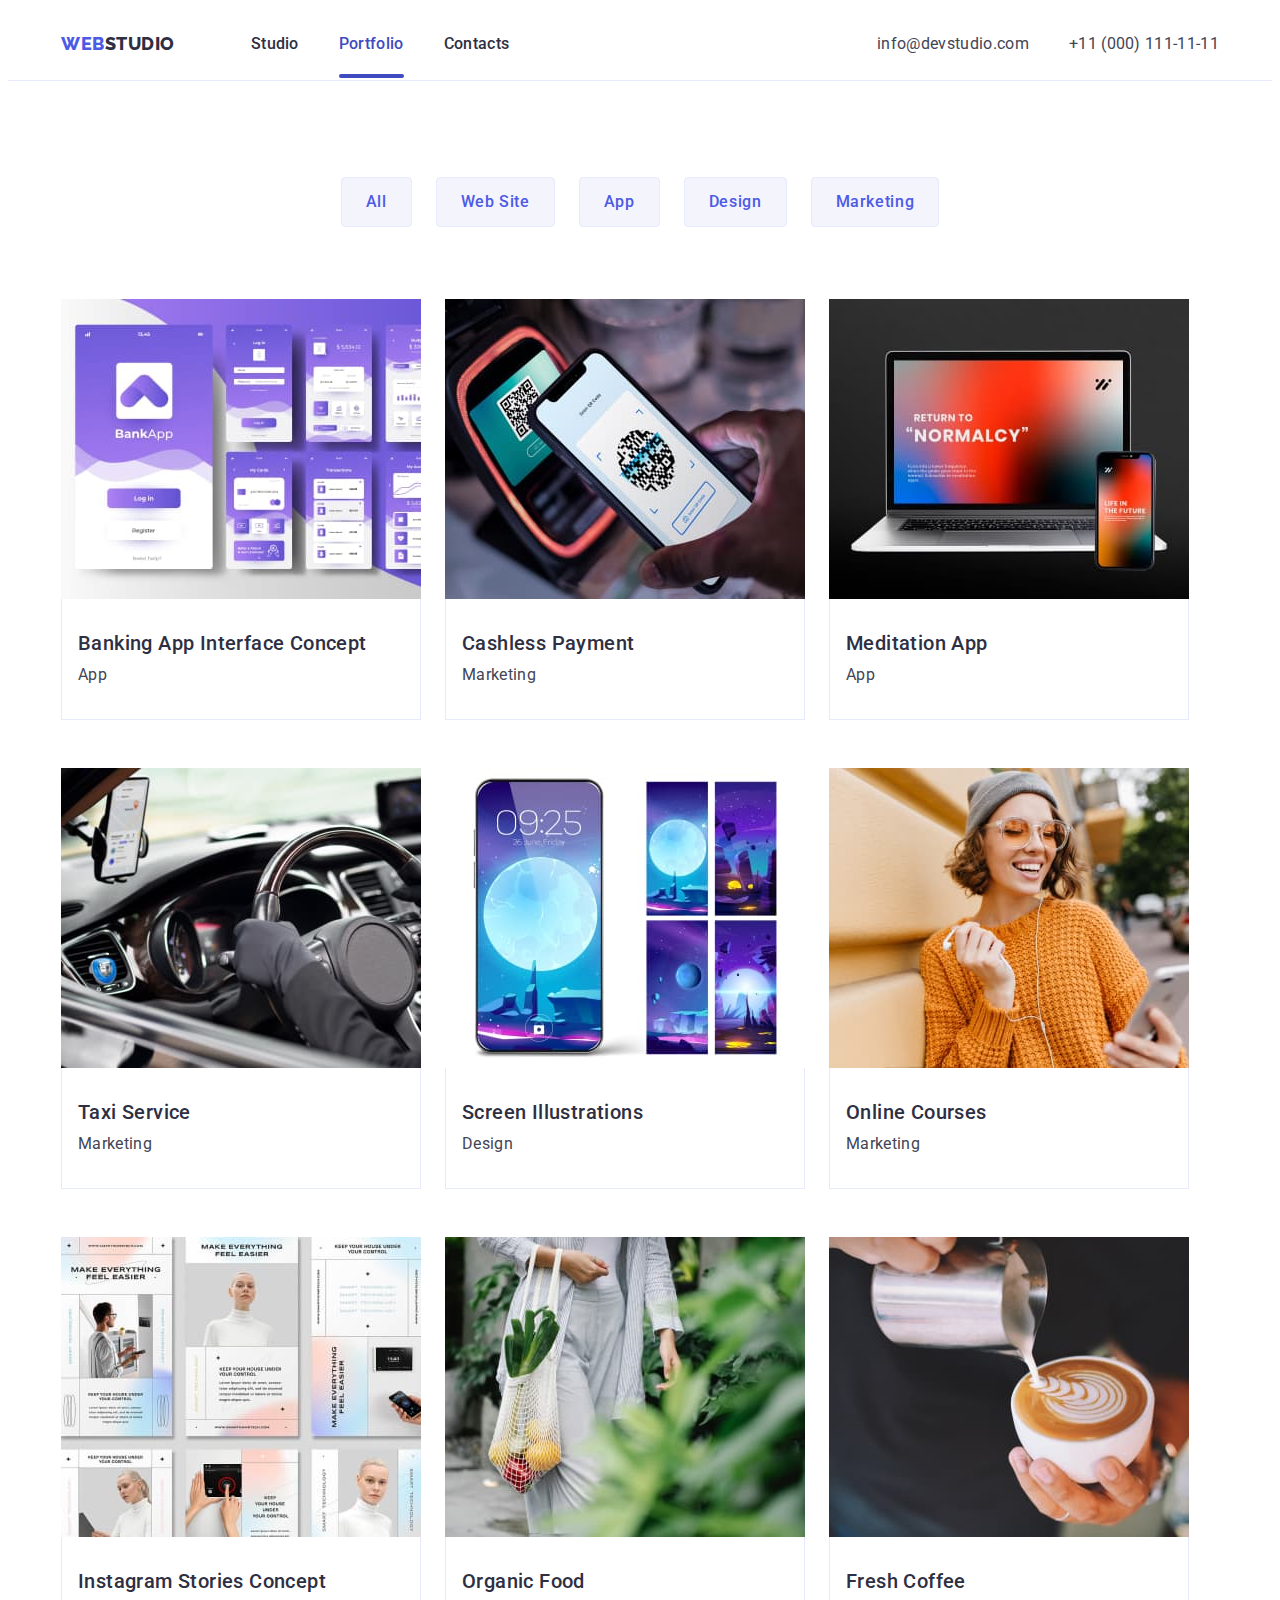
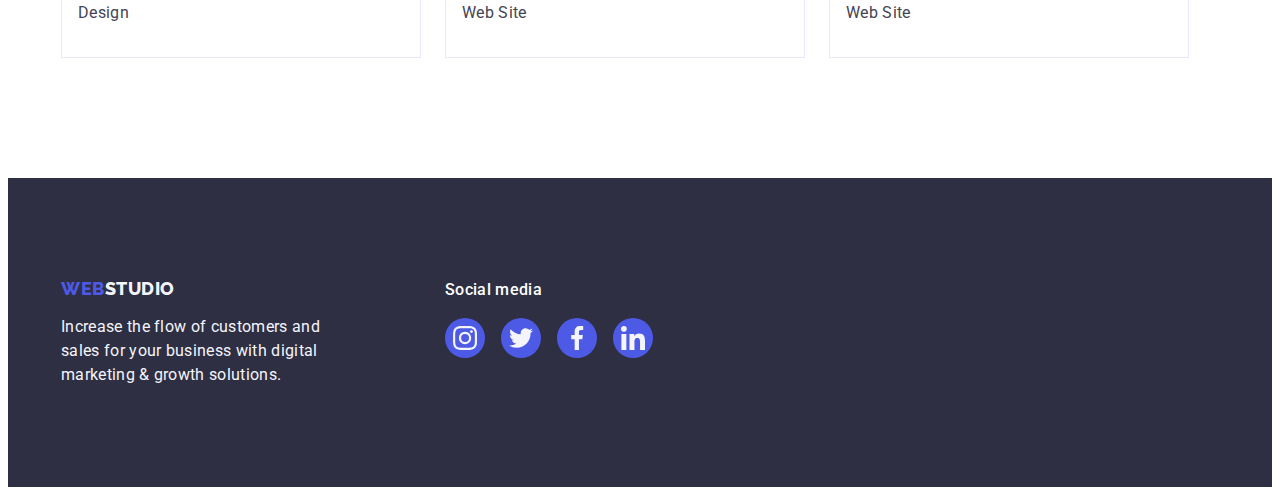
==== commit c2ec7684: "rtcv" ====
--- a/portfolio.html
+++ b/portfolio.html
@@ -79,7 +79,7 @@
           </ul>
           <ul class="section-img list">
             <li class="section-work">
-              <a class="section-work-img link" href="/">
+              <a class="section link" href="/">
                 <div class="karman">
                   <img
                     src="./images/img1-1-portfolio.jpg"
--- a/css/style.css
+++ b/css/style.css
@@ -674,14 +674,10 @@
 
 }
 
-.section-work-img:hover .section-cover-banking,
-.section-work-img:focus .section-cover-banking {
+
+.section-work:hover .section-cover-blok {
     transform: translateY(0);
 }
-
-/*****.section-work:hover .section-cover-blok {
-    transform: translateY(0);
-}*/
 
 .section-activity {
     font-weight: 500;
@@ -703,29 +699,15 @@
     /*padding-left: 16px;*/
 }
 
-/******.section-cover-banking {
+.section-cover-banking {
     font-weight: 400;
     font-size: 16px;
     line-height: 1.5;
     letter-spacing: 0.02em;
     color: #F4F4FD;
-}*/
-
-.section-cover-banking {
-    position: absolute;
-    top: 0;
-    font-size: 16px;
-    line-height: 1.5;
-    letter-spacing: 0.02em;
-    color: #F4F4FD;
-    padding: 40px 32px;
-    background-color: #4d5ae5;
-    height: 100%;
-    width: 100%;
-    transform: translateY(100%);
-    transition: transform 250ms cubic-bezier(0.4, 0, 0.2, 1);
-    /*transition: transform var(--transition);*/
-}
+}
+
+
 
 
 
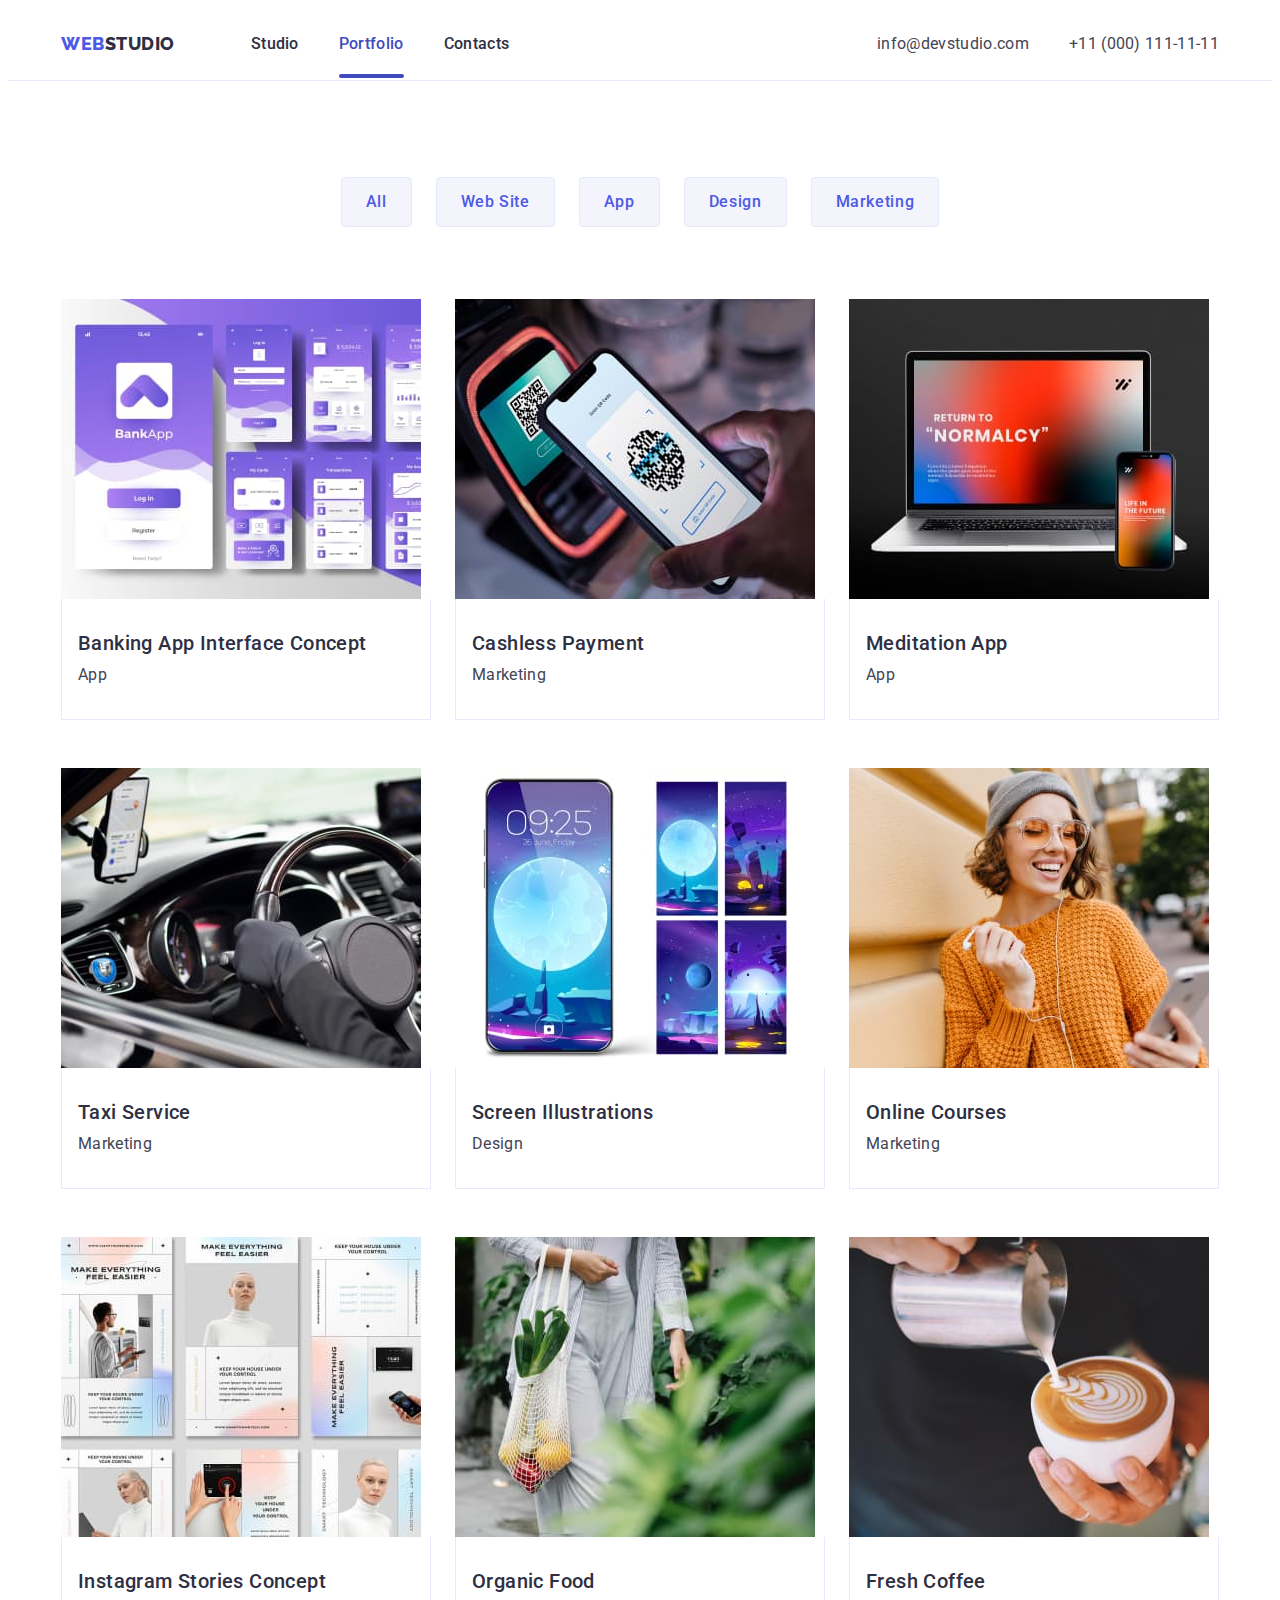
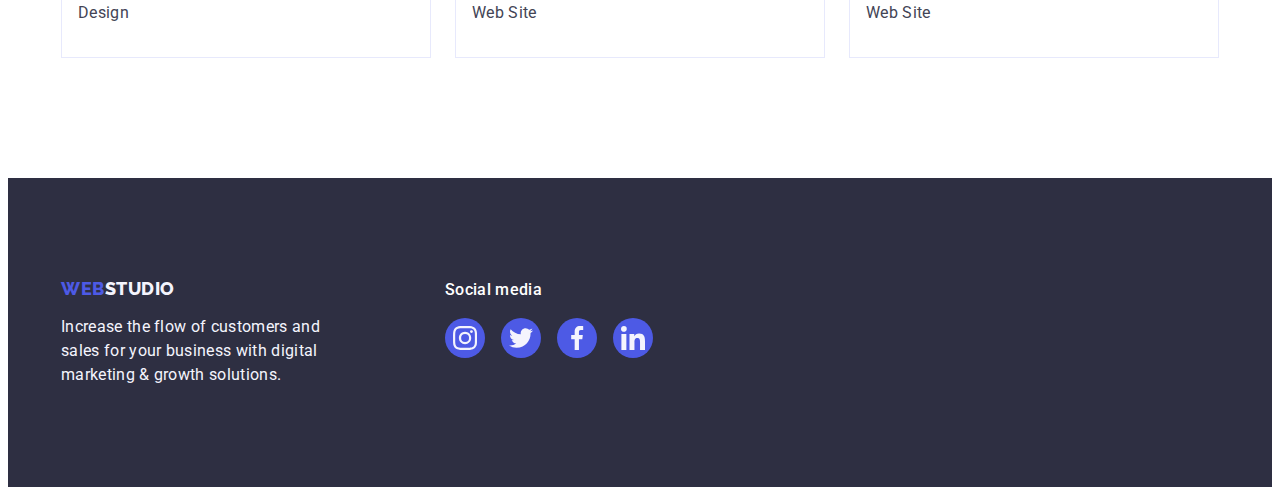
==== commit af284695: "proba" ====
--- a/portfolio.html
+++ b/portfolio.html
@@ -77,7 +77,8 @@
               <button type="button" class="button-soc">Marketing</button>
             </li>
           </ul>
-          <ul class="section-img list">
+
+          <!--<ul class="section-img list">
             <li class="section-work">
               <a class="section link" href="/">
                 <div class="karman">
@@ -284,6 +285,200 @@
                 <div class="section-info">
                   <h2 class="section-activity">Fresh Coffee</h2>
                   <p class="section-text">Web Site</p>
+                </div>
+              </a>
+            </li>
+          </ul>-->
+          <ul class="examples-list list">
+            <li class="examples-item">
+              <a href="" class="examples-item-link link">
+                <div class="examples-cover-div">
+                  <img
+                    class="examples-link"
+                    src="./images/img1-1-portfolio.jpg"
+                    alt="Banking App Interface Concept"
+                    width="360"
+                  />
+                  <p class="products-cover-text">
+                    14 Stylish and User-Friendly App Design Concepts · Task
+                    Manager App · Calorie Tracker App · Exotic Fruit Ecommerce
+                    App · Cloud Storage App
+                  </p>
+                </div>
+                <div class="examples-container">
+                  <h2 class="examples-subtitle">
+                    Banking App Interface Concept
+                  </h2>
+                  <p class="examples-text">App</p>
+                </div>
+              </a>
+            </li>
+            <li class="examples-item">
+              <a href="" class="examples-item-link link">
+                <div class="examples-cover-div">
+                  <img
+                    class="examples-link"
+                    src="./images/img2-1-portfolio.jpg"
+                    alt="Cashless Payment"
+                    width="360"
+                  />
+                  <p class="products-cover-text">
+                    14 Stylish and User-Friendly App Design Concepts · Task
+                    Manager App · Calorie Tracker App · Exotic Fruit Ecommerce
+                    App · Cloud Storage App
+                  </p>
+                </div>
+                <div class="examples-container">
+                  <h2 class="examples-subtitle">Cashless Payment</h2>
+                  <p class="examples-text">Marketing</p>
+                </div>
+              </a>
+            </li>
+            <li class="examples-item">
+              <a href="" class="examples-item-link link">
+                <div class="examples-cover-div">
+                  <img
+                    class="examples-link"
+                    src="./images/img3-1-portfolio.jpg"
+                    alt="Meditation App"
+                    width="360"
+                  />
+
+                  <p class="products-cover-text">
+                    14 Stylish and User-Friendly App Design Concepts · Task
+                    Manager App · Calorie Tracker App · Exotic Fruit Ecommerce
+                    App · Cloud Storage App
+                  </p>
+                </div>
+                <div class="examples-container">
+                  <h2 class="examples-subtitle">Meditation App</h2>
+                  <p class="examples-text">App</p>
+                </div>
+              </a>
+            </li>
+            <li class="examples-item">
+              <a href="" class="examples-item-link link">
+                <div class="examples-cover-div">
+                  <img
+                    class="examples-link"
+                    src="./images/img1-2-portfolio.jpg"
+                    alt="Taxi service"
+                    width="360"
+                  />
+                  <p class="products-cover-text">
+                    14 Stylish and User-Friendly App Design Concepts · Task
+                    Manager App · Calorie Tracker App · Exotic Fruit Ecommerce
+                    App · Cloud Storage App
+                  </p>
+                </div>
+                <div class="examples-container">
+                  <h2 class="examples-subtitle">Taxi Service</h2>
+                  <p class="examples-text">Marketing</p>
+                </div>
+              </a>
+            </li>
+            <li class="examples-item">
+              <a href="" class="examples-item-link link">
+                <div class="examples-cover-div">
+                  <img
+                    class="examples-link"
+                    src="./images/img2-2-portfolio.jpg"
+                    alt="Screen Illustrations"
+                    width="360"
+                  />
+                  <p class="products-cover-text">
+                    14 Stylish and User-Friendly App Design Concepts · Task
+                    Manager App · Calorie Tracker App · Exotic Fruit Ecommerce
+                    App · Cloud Storage App
+                  </p>
+                </div>
+                <div class="examples-container">
+                  <h2 class="examples-subtitle">Screen Illustrations</h2>
+                  <p class="examples-text">Design</p>
+                </div>
+              </a>
+            </li>
+            <li class="examples-item">
+              <a href="" class="examples-item-link link">
+                <div class="examples-cover-div">
+                  <img
+                    class="examples-link"
+                    src="./images/img3-2-portfolio.jpg"
+                    alt="Online Courses"
+                    width="360"
+                  />
+                  <p class="products-cover-text">
+                    14 Stylish and User-Friendly App Design Concepts · Task
+                    Manager App · Calorie Tracker App · Exotic Fruit Ecommerce
+                    App · Cloud Storage App
+                  </p>
+                </div>
+                <div class="examples-container">
+                  <h2 class="examples-subtitle">Online Courses</h2>
+                  <p class="examples-text">Marketing</p>
+                </div>
+              </a>
+            </li>
+            <li class="examples-item">
+              <a href="" class="examples-item-link link">
+                <div class="examples-cover-div">
+                  <img
+                    class="examples-link"
+                    src="./images/img1-3-portfolio.jpg"
+                    alt="Instagram Stories Concept"
+                    width="360"
+                  />
+                  <p class="products-cover-text">
+                    14 Stylish and User-Friendly App Design Concepts · Task
+                    Manager App · Calorie Tracker App · Exotic Fruit Ecommerce
+                    App · Cloud Storage App
+                  </p>
+                </div>
+                <div class="examples-container">
+                  <h2 class="examples-subtitle">Instagram Stories Concept</h2>
+                  <p class="examples-text">Design</p>
+                </div>
+              </a>
+            </li>
+            <li class="examples-item">
+              <a href="" class="examples-item-link link">
+                <div class="examples-cover-div">
+                  <img
+                    class="examples-link"
+                    src="./images/img2-3-portfolio.jpg"
+                    alt="Organic Food"
+                    width="360"
+                  />
+                  <p class="products-cover-text">
+                    14 Stylish and User-Friendly App Design Concepts · Task
+                    Manager App · Calorie Tracker App · Exotic Fruit Ecommerce
+                    App · Cloud Storage App
+                  </p>
+                </div>
+                <div class="examples-container">
+                  <h2 class="examples-subtitle">Organic Food</h2>
+                  <p class="examples-text">Web Site</p>
+                </div>
+              </a>
+            </li>
+            <li class="examples-item">
+              <a href="" class="examples-item-link link">
+                <div class="examples-cover-div">
+                  <img
+                    class="examples-link"
+                    src="./images/img3-3-portfolio.jpg"
+                    alt="Fresh Coffee"
+                    width="360"
+                  />
+                  <p class="products-cover-text">
+                    14 Stylish and User-Friendly App Design Concepts · Task
+                    Manager App · Calorie Tracker App · Exotic Fruit Ecommerce
+                    App · Cloud Storage App
+                  </p>
+                </div>
+                <div class="examples-container">
+                  <h2 class="examples-subtitle">Fresh Coffee</h2>
+                  <p class="examples-text">Web Site</p>
                 </div>
               </a>
             </li>
--- a/css/style.css
+++ b/css/style.css
@@ -635,7 +635,7 @@
     padding: 96px 0 120px;
 }
 
-.section {
+/*.section {
 
     display: block;
     transition: box-shadow var(--transition);
@@ -686,7 +686,7 @@
     letter-spacing: 0.02em;
     color: var(--logo-color);
     margin-bottom: 8px;
-    /*padding-left: 16px;*/
+    /*------padding-left: 16px;----
 
 }
 
@@ -696,7 +696,7 @@
     line-height: 1.50;
     letter-spacing: 0.02em;
     color: var(--text-section-color);
-    /*padding-left: 16px;*/
+    /*-----padding-left: 16px;
 }
 
 .section-cover-banking {
@@ -723,8 +723,83 @@
     background: #4D5AE5;
     transform: translateY(100%);
     transition: var(--transition);
-}
-
+}*/
+
+.examples-list {
+    display: flex;
+    flex-wrap: wrap;
+    column-gap: 24px;
+    row-gap: 48px;
+}
+
+.examples-item {
+    width: calc((100% - 48px) / 3);
+}
+
+.examples-item-link {
+    display: block;
+    transition: box-shadow var(--transition);
+}
+
+.examples-item-link:hover,
+.examples-item-link:focus {
+    box-shadow: 0px 1px 6px rgba(46, 47, 66, 0.08), 0px 1px 1px rgba(46, 47, 66, 0.16), 0px 2px 1px rgba(46, 47, 66, 0.08);
+}
+
+.examples-cover-div {
+    position: relative;
+    overflow: hidden;
+}
+
+.products-cover-text {
+    position: absolute;
+    top: 0;
+    font-size: 16px;
+    line-height: 1.5;
+    letter-spacing: 0.02em;
+    color: #F4F4FD;
+    padding: 40px 32px;
+    background-color: #4d5ae5;
+    height: 100%;
+    width: 100%;
+    transform: translateY(100%);
+    transition: transform var(--transition);
+}
+
+.examples-item-link:hover .products-cover-text,
+.examples-item-link:focus .products-cover-text {
+    transform: translateY(0%);
+}
+
+.examples-container {
+    padding: 32px 16px;
+    border: 1px solid #e7e9fc;
+    border-top: none;
+}
+
+.examples-subtitle {
+    font-weight: 500;
+    font-size: 20px;
+    line-height: 1.2;
+    letter-spacing: 0.02em;
+    color: #2E2F42;
+    margin-bottom: 8px;
+}
+
+.examples-text {
+    font-size: 16px;
+    line-height: 1.5;
+    letter-spacing: 0.02em;
+    color: #434455;
+}
+
+
+
+
+/*--------ooooooooo-------*/
+/*--------ooooooooo-------*/
+/*--------ooooooooo-------*/
+/*--------ooooooooo-------*/
 .backdrop {
     position: fixed;
     top: 0;
